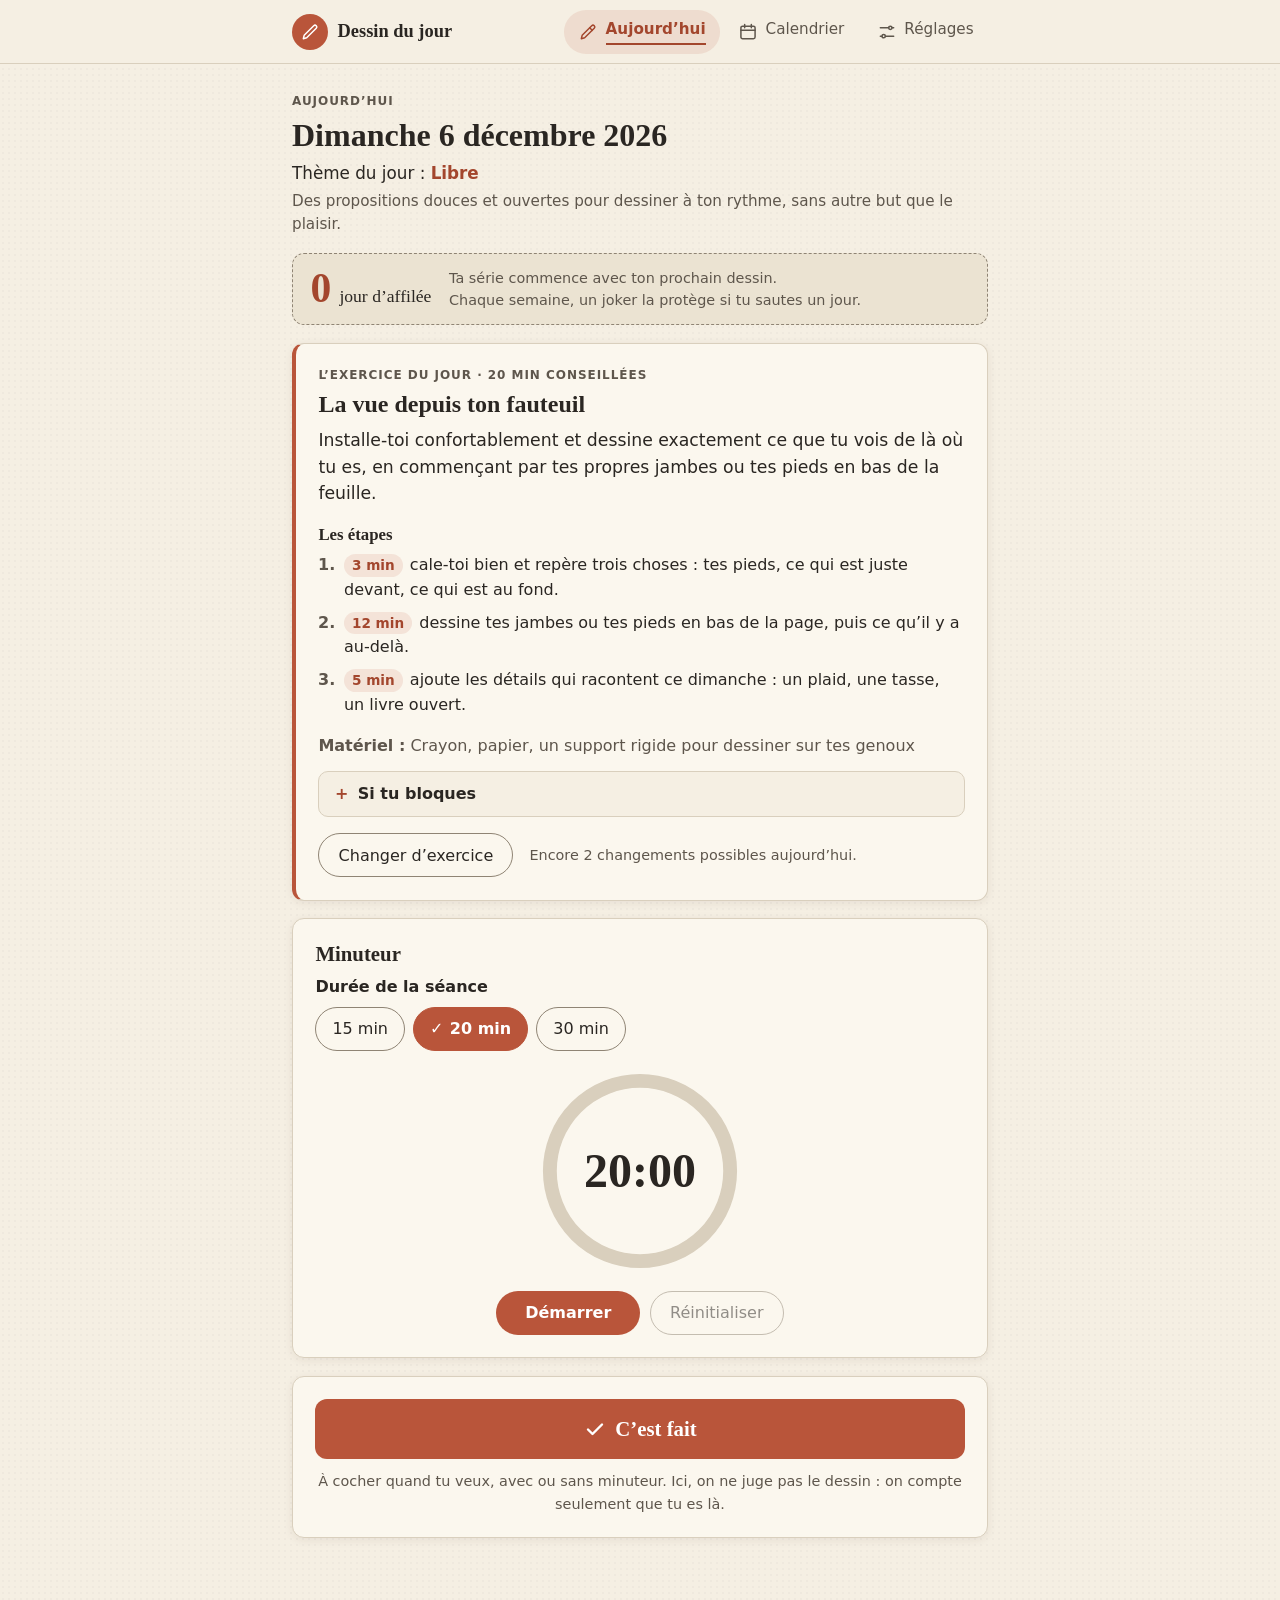
==== index.html @ cdc96056 "Dessin du jour : un exercice de dessin par jour Appli web statique : exercice du jour, minuteur, sér" ====
<!DOCTYPE html>
<html lang="fr" data-theme="auto">
<head>
<meta charset="UTF-8">
<meta name="viewport" content="width=device-width, initial-scale=1, viewport-fit=cover">
<meta name="description" content="Un exercice de dessin par jour, 15 à 30 minutes sur papier, pour dessiner régulièrement et sans pression.">
<title>Dessin du jour</title>
<link rel="icon" href="data:image/svg+xml,%3Csvg xmlns='http://www.w3.org/2000/svg' viewBox='0 0 64 64'%3E%3Ccircle cx='32' cy='32' r='30' fill='%23b9553a'/%3E%3Cpath d='M20 44l3-11 17-17a4.2 4.2 0 0 1 6 6L29 39z' fill='%23fbf7ee'/%3E%3C/svg%3E">
<script>
/* Applique tout de suite le thème choisi, pour éviter un éclair de mauvais thème
   au chargement. app.js fait foi ensuite (même clé que DDJ.logique.CLE_STOCKAGE). */
(function () {
  try {
    var brut = window.localStorage.getItem("dessin-du-jour:v1");
    var theme = brut ? JSON.parse(brut).reglages.theme : null;
    if (theme === "clair" || theme === "sombre") {
      document.documentElement.setAttribute("data-theme", theme);
    }
  } catch (e) { /* stockage absent ou illisible : on reste en thème automatique */ }
})();
</script>
<link rel="stylesheet" href="style.css">
</head>
<body>

<a class="lien-evitement" id="lien-evitement" href="#contenu">Aller au contenu</a>

<header class="entete">
  <div class="entete-interieur">
    <a class="marque" href="#aujourdhui">
      <span class="marque-logo" aria-hidden="true">
        <svg viewBox="0 0 24 24" width="20" height="20" fill="none" stroke="currentColor" stroke-width="1.8" stroke-linecap="round" stroke-linejoin="round" focusable="false"><path d="M4 20l1-4L16.5 4.5a2.1 2.1 0 0 1 3 3L8 19l-4 1z"/></svg>
      </span>
      <span class="marque-nom">Dessin du jour</span>
    </a>
    <nav class="navigation" id="nav-principale" aria-label="Navigation principale">
      <a class="nav-lien" href="#aujourdhui" data-vue="aujourdhui" aria-current="page">
        <svg class="nav-icone" viewBox="0 0 24 24" width="24" height="24" fill="none" stroke="currentColor" stroke-width="1.8" stroke-linecap="round" stroke-linejoin="round" aria-hidden="true" focusable="false"><path d="M4 20l1-4L16.5 4.5a2.1 2.1 0 0 1 3 3L8 19l-4 1z"/><path d="M14 7l3 3"/></svg>
        <span class="nav-texte">Aujourd’hui</span>
      </a>
      <a class="nav-lien" href="#calendrier" data-vue="calendrier">
        <svg class="nav-icone" viewBox="0 0 24 24" width="24" height="24" fill="none" stroke="currentColor" stroke-width="1.8" stroke-linecap="round" stroke-linejoin="round" aria-hidden="true" focusable="false"><rect x="3.5" y="5" width="17" height="15" rx="2"/><path d="M3.5 10h17M8 3v4M16 3v4"/></svg>
        <span class="nav-texte">Calendrier</span>
      </a>
      <a class="nav-lien" href="#reglages" data-vue="reglages">
        <svg class="nav-icone" viewBox="0 0 24 24" width="24" height="24" fill="none" stroke="currentColor" stroke-width="1.8" stroke-linecap="round" stroke-linejoin="round" aria-hidden="true" focusable="false"><path d="M4 7h10M18 7h2M4 17h2M10 17h10"/><circle cx="16" cy="7" r="2"/><circle cx="8" cy="17" r="2"/></svg>
        <span class="nav-texte">Réglages</span>
      </a>
    </nav>
  </div>
</header>

<main class="contenu" id="contenu" tabindex="-1">

  <noscript>
    <p class="bandeau bandeau-alerte">Dessin du jour a besoin de JavaScript pour fonctionner. Active-le dans ton navigateur, puis recharge la page.</p>
  </noscript>

  <p class="bandeau bandeau-alerte" id="erreur-fatale" role="alert" hidden></p>

  <div class="bandeau bandeau-alerte" id="bandeau-stockage" role="alert" hidden>
    <p id="bandeau-stockage-texte"></p>
  </div>

  <div class="bandeau bandeau-info" id="bandeau-illisible" role="status" hidden>
    <p id="bandeau-illisible-texte"></p>
    <button type="button" class="bouton-secondaire bouton-petit" id="btn-fermer-illisible">J’ai compris</button>
  </div>

  <!-- ================================================================
       1. AUJOURD’HUI
       ================================================================ -->
  <section class="vue" id="vue-aujourdhui" aria-labelledby="titre-aujourdhui">

    <header class="entete-jour">
      <p class="surtitre">Aujourd’hui</p>
      <h1 class="vue-titre" id="titre-aujourdhui" tabindex="-1"><time id="date-jour"></time></h1>
      <p class="theme-jour" id="theme-jour">Thème du jour : <strong id="theme-nom"></strong></p>
      <p class="theme-description" id="theme-description"></p>
    </header>

    <div class="serie">
      <p class="serie-principal">
        <span class="serie-nombre" id="serie-nombre">0</span>
        <span class="serie-libelle" id="serie-libelle">jour d’affilée</span>
      </p>
      <div class="serie-notes">
        <p class="serie-note" id="serie-note"></p>
        <p class="serie-note" id="serie-joker"></p>
      </div>
    </div>

    <article class="carte carte-accent exercice" id="exercice" aria-labelledby="exercice-titre">
      <p class="surtitre" id="exercice-surtitre">L’exercice du jour</p>
      <h2 id="exercice-titre" tabindex="-1"></h2>
      <p class="consigne" id="exercice-consigne"></p>
      <h3>Les étapes</h3>
      <ol class="etapes" id="exercice-etapes"></ol>
      <p class="materiel" id="exercice-materiel-ligne"><strong>Matériel :</strong> <span id="exercice-materiel"></span></p>
      <details class="si-bloque" id="exercice-bloque">
        <summary>Si tu bloques</summary>
        <p id="exercice-si-bloque"></p>
      </details>
      <div class="exercice-actions">
        <button type="button" class="bouton-secondaire" id="btn-changer" aria-describedby="changer-restants">Changer d’exercice</button>
        <p class="note" id="changer-restants"></p>
      </div>
    </article>

    <div class="carte" id="exercice-absent" hidden>
      <h2>Pas d’exercice à proposer</h2>
      <p>L’exercice du jour est introuvable : les fichiers du dossier « donnees » sont peut-être absents ou incomplets à côté de index.html.</p>
      <p>Ça ne t’empêche pas de dessiner : choisis ce qui te fait envie, lance le minuteur, puis coche ta séance.</p>
    </div>

    <section class="carte minuteur" id="minuteur" aria-labelledby="minuteur-titre" data-statut="pret">
      <h2 id="minuteur-titre">Minuteur</h2>
      <fieldset class="champ" id="minuteur-durees">
        <legend>Durée de la séance</legend>
        <div class="choix">
          <label class="choix-option"><input type="radio" name="minuteur-duree" value="15"><span>15 min</span></label>
          <label class="choix-option"><input type="radio" name="minuteur-duree" value="20" checked><span>20 min</span></label>
          <label class="choix-option"><input type="radio" name="minuteur-duree" value="30"><span>30 min</span></label>
        </div>
      </fieldset>
      <div class="minuteur-cadran">
        <svg class="anneau" viewBox="0 0 120 120" aria-hidden="true" focusable="false">
          <circle class="anneau-fond" cx="60" cy="60" r="52" fill="none" stroke-width="8"/>
          <circle class="anneau-progres" id="anneau-progres" cx="60" cy="60" r="52" fill="none" stroke-width="8" stroke-linecap="round" stroke-dasharray="326.73" stroke-dashoffset="326.73" transform="rotate(-90 60 60)"/>
        </svg>
        <p class="minuteur-temps" id="minuteur-temps" role="timer" aria-label="Temps restant">20:00</p>
      </div>
      <div class="minuteur-actions">
        <button type="button" class="bouton" id="btn-demarrer">Démarrer</button>
        <button type="button" class="bouton" id="btn-pause" hidden>Pause</button>
        <button type="button" class="bouton" id="btn-reprendre" hidden>Reprendre</button>
        <button type="button" class="bouton-secondaire" id="btn-reinitialiser" disabled>Réinitialiser</button>
      </div>
      <p class="minuteur-message" id="minuteur-message" aria-live="polite"></p>
    </section>

    <section class="carte zone-fait" id="zone-fait" aria-labelledby="fait-titre">
      <h2 class="visuellement-cache" id="fait-titre">Ma séance du jour</h2>

      <div id="fait-avant">
        <button type="button" class="bouton bouton-grand" id="btn-fait">
          <svg viewBox="0 0 24 24" width="24" height="24" fill="none" stroke="currentColor" stroke-width="2.4" stroke-linecap="round" stroke-linejoin="round" aria-hidden="true" focusable="false"><path d="M5 12.5l4.5 4.5L19 7.5"/></svg>
          <span>C’est fait</span>
        </button>
        <p class="note">À cocher quand tu veux, avec ou sans minuteur. Ici, on ne juge pas le dessin : on compte seulement que tu es là.</p>
      </div>

      <div id="fait-apres" hidden>
        <p class="fait-etat" id="fait-etat" tabindex="-1">
          <span class="fait-icone" aria-hidden="true">
            <svg viewBox="0 0 24 24" width="26" height="26" fill="none" stroke="currentColor" stroke-width="2.6" stroke-linecap="round" stroke-linejoin="round" focusable="false"><path d="M5 12.5l4.5 4.5L19 7.5"/></svg>
          </span>
          <span>C’est fait pour aujourd’hui</span>
        </p>
        <p class="fait-encouragement" id="fait-encouragement"></p>

        <div class="fete" id="palier-jour" hidden></div>

        <div class="ressenti" id="ressenti-jour" role="group" aria-labelledby="ressenti-jour-titre">
          <p class="ressenti-titre" id="ressenti-jour-titre">Comment c’était ? <span class="note">(facultatif)</span></p>
          <div class="choix">
            <button type="button" class="choix-bouton" data-ressenti="facile" aria-pressed="false">Facile</button>
            <button type="button" class="choix-bouton" data-ressenti="bien" aria-pressed="false">Bien</button>
            <button type="button" class="choix-bouton" data-ressenti="difficile" aria-pressed="false">Difficile</button>
          </div>
        </div>

        <button type="button" class="bouton-discret" id="btn-annuler">Annuler (je n’ai pas dessiné)</button>
      </div>
    </section>

  </section>

  <!-- ================================================================
       2. CALENDRIER
       ================================================================ -->
  <section class="vue" id="vue-calendrier" aria-labelledby="titre-calendrier" hidden>

    <header class="entete-jour">
      <p class="surtitre">Ta régularité</p>
      <h1 class="vue-titre" id="titre-calendrier" tabindex="-1">Calendrier</h1>
    </header>

    <dl class="stats">
      <div class="stat"><dt>Série en cours</dt><dd id="stat-serie">0</dd></div>
      <div class="stat"><dt>Meilleure série</dt><dd id="stat-meilleure">0</dd></div>
      <div class="stat"><dt>Jours dessinés</dt><dd id="stat-total">0</dd></div>
      <div class="stat"><dt>Ce mois-ci</dt><dd id="stat-mois">0</dd></div>
    </dl>

    <section class="carte carte-calendrier" aria-labelledby="mois-titre">
      <div class="mois-nav">
        <button type="button" class="bouton-icone" id="btn-mois-prec" aria-label="Mois précédent">
          <svg viewBox="0 0 24 24" width="22" height="22" fill="none" stroke="currentColor" stroke-width="2" stroke-linecap="round" stroke-linejoin="round" aria-hidden="true" focusable="false"><path d="M15 5l-7 7 7 7"/></svg>
        </button>
        <h2 class="mois-titre" id="mois-titre" tabindex="-1" aria-live="polite"></h2>
        <button type="button" class="bouton-icone" id="btn-mois-suiv" aria-label="Mois suivant">
          <svg viewBox="0 0 24 24" width="22" height="22" fill="none" stroke="currentColor" stroke-width="2" stroke-linecap="round" stroke-linejoin="round" aria-hidden="true" focusable="false"><path d="M9 5l7 7-7 7"/></svg>
        </button>
      </div>
      <p class="mois-retour">
        <button type="button" class="bouton-secondaire bouton-petit" id="btn-mois-courant">Revenir à ce mois-ci</button>
      </p>

      <table class="grille" aria-labelledby="mois-titre">
        <thead>
          <tr>
            <th scope="col"><span aria-hidden="true">lu</span><span class="visuellement-cache">lundi</span></th>
            <th scope="col"><span aria-hidden="true">ma</span><span class="visuellement-cache">mardi</span></th>
            <th scope="col"><span aria-hidden="true">me</span><span class="visuellement-cache">mercredi</span></th>
            <th scope="col"><span aria-hidden="true">je</span><span class="visuellement-cache">jeudi</span></th>
            <th scope="col"><span aria-hidden="true">ve</span><span class="visuellement-cache">vendredi</span></th>
            <th scope="col"><span aria-hidden="true">sa</span><span class="visuellement-cache">samedi</span></th>
            <th scope="col"><span aria-hidden="true">di</span><span class="visuellement-cache">dimanche</span></th>
          </tr>
        </thead>
        <tbody id="grille-corps"></tbody>
      </table>

      <ul class="legende" aria-label="Légende du calendrier">
        <li><span class="pastille pastille-fait" aria-hidden="true">✓</span> Dessin fait</li>
        <li><span class="pastille pastille-joker" aria-hidden="true">◆</span> Couvert par un joker</li>
        <li><span class="pastille pastille-aujourdhui" aria-hidden="true"></span> Aujourd’hui</li>
        <li><span class="pastille pastille-futur" aria-hidden="true">9</span> À venir</li>
      </ul>
      <p class="note">Touche un jour passé pour voir son exercice, ou pour le cocher si tu avais dessiné sans le noter. Chaque semaine, un joker protège ta série en cours si tu sautes un jour.</p>
    </section>

    <section class="carte" aria-labelledby="paliers-titre">
      <h2 id="paliers-titre">Paliers</h2>
      <p class="note" id="paliers-prochain"></p>
      <ol class="paliers" id="paliers-liste"></ol>
    </section>

  </section>

  <!-- ================================================================
       3. RÉGLAGES
       ================================================================ -->
  <section class="vue" id="vue-reglages" aria-labelledby="titre-reglages" hidden>

    <header class="entete-jour">
      <p class="surtitre">À ta main</p>
      <h1 class="vue-titre" id="titre-reglages" tabindex="-1">Réglages</h1>
    </header>

    <section class="carte" aria-labelledby="reglages-seance-titre">
      <h2 id="reglages-seance-titre">Séance</h2>
      <fieldset class="champ" id="reglage-durees">
        <legend>Durée du minuteur</legend>
        <div class="choix">
          <label class="choix-option"><input type="radio" name="reglage-duree" value="auto" checked><span>Conseillée par l’exercice</span></label>
          <label class="choix-option"><input type="radio" name="reglage-duree" value="15"><span>15 min</span></label>
          <label class="choix-option"><input type="radio" name="reglage-duree" value="20"><span>20 min</span></label>
          <label class="choix-option"><input type="radio" name="reglage-duree" value="30"><span>30 min</span></label>
        </div>
        <p class="note">Avec « Conseillée par l’exercice », le minuteur se règle chaque jour sur la durée indiquée par l’exercice. Avec 15, 20 ou 30 min, il propose toujours cette durée. Dans les deux cas, tu peux encore en choisir une autre pour une séance, sur l’écran du jour.</p>
      </fieldset>
      <div class="champ">
        <label class="case-a-cocher"><input type="checkbox" id="reglage-son" checked><span>Jouer un petit carillon à la fin du minuteur</span></label>
        <p><button type="button" class="bouton-secondaire bouton-petit" id="btn-test-son">Écouter le carillon</button></p>
      </div>
    </section>

    <section class="carte" aria-labelledby="reglages-apparence-titre">
      <h2 id="reglages-apparence-titre">Apparence</h2>
      <fieldset class="champ" id="reglage-themes">
        <legend>Thème</legend>
        <div class="choix">
          <label class="choix-option"><input type="radio" name="reglage-theme" value="auto" checked><span>Automatique</span></label>
          <label class="choix-option"><input type="radio" name="reglage-theme" value="clair"><span>Clair</span></label>
          <label class="choix-option"><input type="radio" name="reglage-theme" value="sombre"><span>Sombre</span></label>
        </div>
        <p class="note">« Automatique » suit le réglage clair ou sombre de ton appareil.</p>
      </fieldset>
    </section>

    <section class="carte" aria-labelledby="reglages-sauvegarde-titre">
      <h2 id="reglages-sauvegarde-titre">Sauvegarde</h2>
      <p>Ta progression (jours dessinés, ressenti, réglages) vit uniquement dans ce navigateur, sur cet appareil. Rien n’est envoyé ailleurs, et tes dessins restent sur ton papier.</p>
      <p>Si tu vides les données du navigateur ou si tu changes d’appareil, elle disparaît : un export de temps en temps sert de filet de sécurité.</p>
      <div class="actions">
        <button type="button" class="bouton" id="btn-exporter">Exporter ma progression</button>
        <button type="button" class="bouton-secondaire" id="btn-importer">Importer une sauvegarde</button>
        <input class="visuellement-cache" type="file" id="fichier-import" accept=".json,application/json" tabindex="-1" aria-label="Fichier de sauvegarde à importer">
      </div>
      <p class="message" id="sauvegarde-message" role="status"></p>
    </section>

    <section class="carte" aria-labelledby="reglages-effacer-titre">
      <h2 id="reglages-effacer-titre">Repartir de zéro</h2>
      <p>Supprime de ce navigateur tous les jours cochés, les paliers et les réglages. Une confirmation te sera demandée.</p>
      <div class="actions">
        <button type="button" class="bouton-danger" id="btn-effacer">Tout effacer</button>
      </div>
    </section>

  </section>

  <p class="visuellement-cache" id="annonce" aria-live="polite"></p>

</main>

<!-- Détail d’un jour du calendrier -->
<dialog class="dialogue" id="detail" aria-labelledby="detail-titre">
  <div class="dialogue-contenu">
    <h2 id="detail-titre" tabindex="-1"></h2>
    <p class="detail-statut" id="detail-statut"></p>
    <div class="detail-exercice">
      <p class="surtitre" id="detail-exo-label"></p>
      <p class="detail-exo-titre" id="detail-exo-titre"></p>
      <p class="note" id="detail-exo-theme"></p>
      <p id="detail-exo-consigne"></p>
    </div>
    <div class="ressenti" id="detail-ressenti" role="group" aria-labelledby="detail-ressenti-titre">
      <p class="ressenti-titre" id="detail-ressenti-titre">Ressenti <span class="note">(facultatif)</span></p>
      <div class="choix">
        <button type="button" class="choix-bouton" data-ressenti="facile" aria-pressed="false">Facile</button>
        <button type="button" class="choix-bouton" data-ressenti="bien" aria-pressed="false">Bien</button>
        <button type="button" class="choix-bouton" data-ressenti="difficile" aria-pressed="false">Difficile</button>
      </div>
    </div>
    <div class="fete" id="detail-palier" hidden></div>
    <div class="dialogue-actions">
      <button type="button" class="bouton" id="detail-basculer">Marquer comme fait</button>
      <button type="button" class="bouton-secondaire" id="detail-fermer">Fermer</button>
    </div>
    <p class="visuellement-cache" id="detail-annonce" aria-live="polite"></p>
  </div>
</dialog>

<!-- Confirmation (import, tout effacer) -->
<dialog class="dialogue" id="confirmation" aria-labelledby="confirmation-titre" aria-describedby="confirmation-texte">
  <div class="dialogue-contenu">
    <h2 id="confirmation-titre" tabindex="-1"></h2>
    <p id="confirmation-texte"></p>
    <div class="dialogue-actions">
      <button type="button" class="bouton" id="confirmation-oui">Confirmer</button>
      <button type="button" class="bouton-secondaire" id="confirmation-non">Annuler</button>
    </div>
  </div>
</dialog>

<!-- Voile du repli, pour les navigateurs sans <dialog> natif -->
<div class="voile" id="voile" hidden></div>

<script src="donnees/exercices-semaine.js"></script>
<script src="donnees/exercices-weekend.js"></script>
<script src="logique.js"></script>
<script src="app.js"></script>
</body>
</html>
---- style.css ----
/* ==========================================================================
   Dessin du jour — style.css
   Palette « carnet de croquis » : papier, encre, terre cuite, sauge, ocre.
   Mise en page mobile d’abord ; aucune ressource externe.
   ========================================================================== */

/* --------------------------------------------------------------------------
   1. Variables et thèmes
   data-theme sur <html> : "auto" (suit l’appareil), "clair" ou "sombre".
   -------------------------------------------------------------------------- */
:root {
  color-scheme: light;
  --papier: #f5efe3;
  --papier-2: #ebe3d2;
  --carte: #fbf7ee;
  --encre: #2a2622;
  --encre-2: #5e564c;
  --ligne: #d9cfbd;
  --ligne-forte: #8f8474;
  --accent: #b9553a;
  --accent-texte: #a3462d;
  --accent-doux: rgba(185, 85, 58, .12);
  --sur-accent: #ffffff;
  --vert: #587a66;
  --vert-texte: #46654f;
  --vert-doux: rgba(88, 122, 102, .15);
  --sur-vert: #ffffff;
  --ocre: #c69a3c;
  --ocre-texte: #7d5f17;
  --ocre-doux: rgba(198, 154, 60, .18);
  --danger: #9a3b2a;
  --sur-danger: #ffffff;
  --focus: #2a2622;
  --voile: rgba(42, 34, 26, .55);
  --ombre: 0 2px 10px rgba(60, 40, 20, .08);
  --grain: rgba(0, 0, 0, .025);
  --rayon: 12px;
  --serif: Georgia, "Iowan Old Style", "Palatino Linotype", "Book Antiqua", serif;
  --sans: system-ui, -apple-system, "Segoe UI", Roboto, "Helvetica Neue", Arial, sans-serif;
}

@media (prefers-color-scheme: dark) {
  :root[data-theme="auto"] {
    color-scheme: dark;
    --papier: #1e1b18;
    --papier-2: #282420;
    --carte: #2b2622;
    --encre: #ece4d6;
    --encre-2: #b5a995;
    --ligne: #40392f;
    --ligne-forte: #8c8171;
    --accent: #dc7a5e;
    --accent-texte: #e58b70;
    --accent-doux: rgba(220, 122, 94, .16);
    --sur-accent: #1e1b18;
    --vert: #85af95;
    --vert-texte: #94bda3;
    --vert-doux: rgba(133, 175, 149, .16);
    --sur-vert: #1e1b18;
    --ocre: #d8ad55;
    --ocre-texte: #e0bd6e;
    --ocre-doux: rgba(216, 173, 85, .16);
    --danger: #e08a7a;
    --sur-danger: #1e1b18;
    --focus: #ece4d6;
    --voile: rgba(0, 0, 0, .65);
    --ombre: 0 2px 12px rgba(0, 0, 0, .4);
    --grain: rgba(255, 255, 255, .03);
  }
}

:root[data-theme="sombre"] {
  color-scheme: dark;
  --papier: #1e1b18;
  --papier-2: #282420;
  --carte: #2b2622;
  --encre: #ece4d6;
  --encre-2: #b5a995;
  --ligne: #40392f;
  --ligne-forte: #8c8171;
  --accent: #dc7a5e;
  --accent-texte: #e58b70;
  --accent-doux: rgba(220, 122, 94, .16);
  --sur-accent: #1e1b18;
  --vert: #85af95;
  --vert-texte: #94bda3;
  --vert-doux: rgba(133, 175, 149, .16);
  --sur-vert: #1e1b18;
  --ocre: #d8ad55;
  --ocre-texte: #e0bd6e;
  --ocre-doux: rgba(216, 173, 85, .16);
  --danger: #e08a7a;
  --sur-danger: #1e1b18;
  --focus: #ece4d6;
  --voile: rgba(0, 0, 0, .65);
  --ombre: 0 2px 12px rgba(0, 0, 0, .4);
  --grain: rgba(255, 255, 255, .03);
}

/* --------------------------------------------------------------------------
   2. Base
   -------------------------------------------------------------------------- */
*, *::before, *::after { box-sizing: border-box; }

html {
  -webkit-text-size-adjust: 100%;
  text-size-adjust: 100%;
  /* Un élément qui reçoit le focus ne doit pas rester caché sous la barre de
     navigation fixée en bas de l’écran (petits écrans). */
  scroll-padding-bottom: calc(4.5rem + env(safe-area-inset-bottom, 0px));
}

body {
  margin: 0;
  min-height: 100vh;
  font-family: var(--sans);
  font-size: 1rem;
  line-height: 1.55;
  color: var(--encre);
  background-color: var(--papier);
  background-image: radial-gradient(var(--grain) 1px, transparent 1px);
  background-size: 6px 6px;
  overflow-wrap: break-word;
}

/* L’attribut hidden doit gagner sur les display: flex / grid ci-dessous. */
[hidden] { display: none !important; }

h1, h2, h3 { font-family: var(--serif); font-weight: 600; line-height: 1.2; margin: 0 0 .5rem; }
h1 { font-size: 1.6rem; }
h2 { font-size: 1.3rem; }
h3 { font-size: 1.05rem; margin-top: 1.1rem; }
p { margin: 0 0 .8rem; }
a { color: var(--accent-texte); }
button, input { font: inherit; color: inherit; }
button { cursor: pointer; }
button:disabled { cursor: not-allowed; }
svg { flex-shrink: 0; }

:focus-visible { outline: 3px solid var(--focus); outline-offset: 2px; }
/* Titres et zones qui reçoivent le focus par script : pas de cadre. */
[tabindex="-1"]:focus { outline: none; }

.lien-evitement {
  position: absolute;
  left: -999px;
  top: 0;
  z-index: 100;
  padding: .75rem 1rem;
  background: var(--encre);
  color: var(--papier);
  font-weight: 600;
}
.lien-evitement:focus { left: 0; }

.visuellement-cache {
  position: absolute;
  width: 1px;
  height: 1px;
  margin: -1px;
  padding: 0;
  overflow: hidden;
  clip: rect(0 0 0 0);
  white-space: nowrap;
  border: 0;
}

.surtitre {
  margin: 0 0 .35rem;
  font-size: .75rem;
  font-weight: 600;
  letter-spacing: .08em;
  text-transform: uppercase;
  color: var(--encre-2);
}

.note { color: var(--encre-2); font-size: .9rem; }
p.note { margin-bottom: .5rem; }

/* --------------------------------------------------------------------------
   3. En-tête et navigation (barre en bas sur mobile, en haut sur grand écran)
   -------------------------------------------------------------------------- */
.entete { background: var(--papier); border-bottom: 1px solid var(--ligne); }

.entete-interieur {
  max-width: 46rem;
  margin: 0 auto;
  padding: .5rem 1rem;
  display: flex;
  align-items: center;
  gap: 1rem;
}

.marque {
  display: inline-flex;
  align-items: center;
  gap: .6rem;
  min-height: 44px;
  text-decoration: none;
  color: var(--encre);
}
.marque-logo {
  display: grid;
  place-items: center;
  width: 36px;
  height: 36px;
  border-radius: 50%;
  background: var(--accent);
  color: var(--sur-accent);
  flex-shrink: 0;
}
.marque-nom { font-family: var(--serif); font-size: 1.15rem; font-weight: 600; }

.navigation {
  position: fixed;
  left: 0;
  right: 0;
  bottom: 0;
  z-index: 30;
  display: flex;
  justify-content: space-around;
  padding: .25rem .25rem calc(.25rem + env(safe-area-inset-bottom, 0px));
  background: var(--carte);
  border-top: 1px solid var(--ligne);
}

.nav-lien {
  flex: 1 1 0;
  min-width: 0;
  min-height: 52px;
  display: flex;
  flex-direction: column;
  align-items: center;
  justify-content: center;
  gap: .1rem;
  padding: .3rem .25rem;
  border-radius: 10px;
  text-decoration: none;
  font-size: .78rem;
  color: var(--encre-2);
}
.nav-lien:hover { color: var(--encre); background: var(--papier-2); }
.nav-lien[aria-current="page"] { color: var(--accent-texte); font-weight: 700; }
/* Repère de l’onglet actif qui ne repose pas que sur la couleur : un trait. */
.nav-texte { padding-bottom: 2px; border-bottom: 2px solid transparent; }
.nav-lien[aria-current="page"] .nav-texte { border-bottom-color: currentColor; }
.nav-icone { display: block; }

.contenu {
  max-width: 46rem;
  margin: 0 auto;
  padding: 1.1rem .75rem calc(6rem + env(safe-area-inset-bottom, 0px));
}

@media (min-width: 720px) {
  /* Grand écran : plus de barre en bas, mais un en-tête collant en haut. */
  html { scroll-padding-top: 5rem; scroll-padding-bottom: 0; }
  .entete { position: sticky; top: 0; z-index: 30; }
  .entete-interieur { padding: .6rem 1.25rem; }
  .navigation {
    position: static;
    margin-left: auto;
    padding: 0;
    gap: .25rem;
    background: none;
    border: 0;
  }
  .nav-lien {
    flex: 0 0 auto;
    flex-direction: row;
    gap: .45rem;
    min-height: 44px;
    padding: .4rem .9rem;
    border-radius: 999px;
    font-size: .95rem;
  }
  .nav-lien[aria-current="page"] { background: var(--accent-doux); }
  .nav-icone { width: 20px; height: 20px; }
  .contenu { padding: 1.75rem 1.25rem 4rem; }
  h1 { font-size: 2rem; }
}

/* --------------------------------------------------------------------------
   4. Composants communs
   -------------------------------------------------------------------------- */
.carte {
  margin-bottom: 1.1rem;
  padding: 1.1rem;
  background: var(--carte);
  border: 1px solid var(--ligne);
  border-radius: var(--rayon);
  box-shadow: var(--ombre);
}
.carte > :last-child { margin-bottom: 0; }
.carte-accent { border-left: 4px solid var(--accent); }

@media (min-width: 720px) {
  .carte { padding: 1.4rem; }
}

.bouton, .bouton-secondaire, .bouton-danger {
  display: inline-flex;
  align-items: center;
  justify-content: center;
  gap: .5rem;
  min-height: 44px;
  padding: .55rem 1.2rem;
  border: 1px solid transparent;
  border-radius: 999px;
  line-height: 1.2;
  text-align: center;
  text-decoration: none;
  transition: background-color .15s, border-color .15s, color .15s, transform .08s;
}
.bouton { background: var(--accent); color: var(--sur-accent); font-weight: 600; }
/* Au survol on assombrit (éclaircir ferait passer le texte sous 4,5:1 en thème clair). */
.bouton:hover { filter: brightness(.93); }
.bouton:active { transform: scale(.98); }
.bouton-secondaire { background: transparent; color: var(--encre); border-color: var(--ligne-forte); }
.bouton-secondaire:hover { border-color: var(--accent); color: var(--accent-texte); }
.bouton-danger { background: transparent; color: var(--danger); border-color: var(--danger); font-weight: 600; }
.bouton-danger:hover { background: var(--danger); color: var(--sur-danger); }
.bouton:disabled, .bouton-secondaire:disabled, .bouton-danger:disabled {
  opacity: .5;
  filter: none;
  transform: none;
}
.bouton-secondaire:disabled:hover { border-color: var(--ligne-forte); color: var(--encre); }
.bouton-petit { font-size: .9rem; padding: .4rem .95rem; }

.bouton-grand {
  width: 100%;
  min-height: 60px;
  font-family: var(--serif);
  font-size: 1.3rem;
  border-radius: var(--rayon);
}

.bouton-discret {
  min-height: 44px;
  padding: .4rem .5rem;
  background: none;
  border: 0;
  color: var(--encre-2);
  font-size: .9rem;
  text-decoration: underline;
  text-underline-offset: 3px;
}
.bouton-discret:hover { color: var(--encre); }

.bouton-icone {
  display: grid;
  place-items: center;
  width: 44px;
  height: 44px;
  padding: 0;
  border: 1px solid var(--ligne-forte);
  border-radius: 50%;
  background: var(--carte);
  color: var(--encre);
  flex-shrink: 0;
}
.bouton-icone:hover { border-color: var(--accent); color: var(--accent-texte); }
.bouton-icone:disabled { opacity: .4; }
.bouton-icone:disabled:hover { border-color: var(--ligne-forte); color: var(--encre); }

.actions { display: flex; flex-wrap: wrap; gap: .6rem; align-items: center; }

/* Champs de réglage et groupes de choix (vrais boutons radio, habillés en pastilles) */
.champ { margin: 0 0 1rem; padding: 0; border: 0; min-width: 0; }
.champ:last-child { margin-bottom: 0; }
.champ legend { padding: 0; margin-bottom: .45rem; font-weight: 600; }
.champ .note { margin-top: .5rem; }

.choix { display: flex; flex-wrap: wrap; gap: .5rem; }

.choix-option { position: relative; display: inline-flex; }
.choix-option input {
  position: absolute;
  top: 0;
  left: 0;
  width: 100%;
  height: 100%;
  margin: 0;
  opacity: 0;
  cursor: pointer;
}
.choix-option span, .choix-bouton {
  display: inline-flex;
  align-items: center;
  justify-content: center;
  min-height: 44px;
  min-width: 4.5rem;
  padding: .45rem 1rem;
  border: 1px solid var(--ligne-forte);
  border-radius: 999px;
  background: var(--carte);
  color: var(--encre);
  line-height: 1.2;
  transition: background-color .15s, border-color .15s, color .15s;
}
.choix-option:hover span, .choix-bouton:hover { border-color: var(--accent); }
.choix-option input:checked + span,
.choix-bouton[aria-pressed="true"] {
  background: var(--accent);
  border-color: var(--accent);
  color: var(--sur-accent);
  font-weight: 600;
}
/* La coche double la couleur : le choix actif se reconnaît aussi à sa forme. */
.choix-option input:checked + span::before,
.choix-bouton[aria-pressed="true"]::before {
  content: "✓";
  margin-right: .4em;
}
.choix-option input:focus-visible + span { outline: 3px solid var(--focus); outline-offset: 2px; }
.choix-option input:disabled { cursor: not-allowed; }
.choix-option input:disabled + span { opacity: .55; }

.case-a-cocher {
  display: flex;
  align-items: center;
  gap: .7rem;
  min-height: 44px;
  cursor: pointer;
}
.case-a-cocher input { width: 1.35rem; height: 1.35rem; margin: 0; flex-shrink: 0; accent-color: var(--accent); }

.message { min-height: 1.5rem; margin: .8rem 0 0; font-weight: 600; color: var(--vert-texte); }
.message:empty { min-height: 0; margin: 0; }
.message-erreur { color: var(--danger); }

/* Bandeaux d’information en haut de page */
.bandeau {
  margin: 0 0 1rem;
  padding: .85rem 1rem;
  border: 1px solid var(--ligne-forte);
  border-left-width: 5px;
  border-radius: var(--rayon);
  background: var(--carte);
}
.bandeau p { margin: 0 0 .6rem; }
.bandeau > :last-child { margin-bottom: 0; }
.bandeau-alerte { border-color: var(--danger); }
.bandeau-info { border-color: var(--ocre); }

/* --------------------------------------------------------------------------
   5. Aujourd’hui
   -------------------------------------------------------------------------- */
.vue { display: block; }
.entete-jour { margin-bottom: 1rem; }
.vue-titre { margin-bottom: .35rem; }
.theme-jour { margin: 0 0 .2rem; font-size: 1.05rem; }
.theme-jour strong { color: var(--accent-texte); }
.theme-description { margin: 0; color: var(--encre-2); font-size: .95rem; }

.serie {
  display: flex;
  flex-wrap: wrap;
  align-items: center;
  gap: .4rem 1.1rem;
  margin-bottom: 1.1rem;
  padding: .8rem 1.1rem;
  border: 1px dashed var(--ligne-forte);
  border-radius: var(--rayon);
  background: var(--papier-2);
}
.serie-principal { display: flex; align-items: baseline; gap: .5rem; margin: 0; }
.serie-nombre {
  font-family: var(--serif);
  font-size: 2.6rem;
  font-weight: 600;
  line-height: 1;
  color: var(--accent-texte);
  font-variant-numeric: tabular-nums;
}
.serie-libelle { font-family: var(--serif); font-size: 1.1rem; }
.serie-notes { flex: 1 1 14rem; min-width: 0; }
.serie-note { margin: 0; font-size: .9rem; color: var(--encre-2); }
.serie-note:empty { display: none; }

.exercice h2 { font-size: 1.5rem; }
.consigne { font-size: 1.08rem; }
.etapes { margin: 0 0 1rem; padding-left: 1.4rem; }
.etapes li { margin-bottom: .5rem; padding-left: .2rem; }
.etapes li::marker { color: var(--encre-2); font-weight: 600; }
.etape-temps {
  display: inline-block;
  margin-right: .45rem;
  padding: .05rem .5rem;
  border-radius: 999px;
  background: var(--accent-doux);
  color: var(--accent-texte);
  font-size: .85rem;
  font-weight: 700;
  white-space: nowrap;
}
.materiel { color: var(--encre-2); }

.si-bloque {
  margin: 0 0 1rem;
  border: 1px solid var(--ligne);
  border-radius: 10px;
  background: var(--papier);
}
.si-bloque summary {
  display: flex;
  align-items: center;
  gap: .5rem;
  min-height: 44px;
  padding: .4rem .9rem;
  border-radius: 10px;
  cursor: pointer;
  font-weight: 600;
  list-style: none;
}
.si-bloque summary::-webkit-details-marker { display: none; }
.si-bloque summary::before { content: "+"; display: inline-block; width: 1rem; font-weight: 700; color: var(--accent-texte); text-align: center; }
.si-bloque[open] summary::before { content: "–"; }
.si-bloque p { margin: 0; padding: 0 .9rem .9rem; }

.exercice-actions { display: flex; flex-wrap: wrap; align-items: center; gap: .5rem 1rem; }
.exercice-actions .note { margin: 0; }

/* Minuteur */
.minuteur { text-align: center; }
.minuteur h2 { text-align: left; }
.minuteur .champ { text-align: left; }
.minuteur-cadran {
  position: relative;
  width: 13rem;
  max-width: 70vw;
  margin: 1rem auto;
}
.minuteur-cadran::before { content: ""; display: block; padding-top: 100%; }
.anneau { position: absolute; top: 0; left: 0; width: 100%; height: 100%; }
/* --ligne se détache de la carte dans les deux thèmes (--papier-2 s’y confond en sombre). */
.anneau-fond { stroke: var(--ligne); }
.anneau-progres { stroke: var(--accent); transition: stroke-dashoffset .3s linear, stroke .3s; }
.minuteur[data-statut="fini"] .anneau-progres { stroke: var(--vert); }
.minuteur-temps {
  position: absolute;
  top: 0;
  left: 0;
  width: 100%;
  height: 100%;
  margin: 0;
  display: flex;
  align-items: center;
  justify-content: center;
  font-family: var(--serif);
  font-size: 3rem;
  font-weight: 600;
  line-height: 1;
  font-variant-numeric: tabular-nums;
}
.minuteur[data-statut="pause"] .minuteur-temps { color: var(--encre-2); }
.minuteur-actions { display: flex; flex-wrap: wrap; justify-content: center; gap: .6rem; }
.minuteur-actions .bouton { min-width: 9rem; }
.minuteur-message { margin: .9rem 0 0; font-weight: 600; color: var(--vert-texte); }
.minuteur-message:empty { margin: 0; }

/* « C’est fait » */
.zone-fait { text-align: center; }
.zone-fait .note { margin: .7rem 0 0; }
.zone-fait.est-fait { border-color: var(--vert); background-image: linear-gradient(var(--vert-doux), var(--vert-doux)); }
.fait-etat {
  display: flex;
  flex-wrap: wrap;
  align-items: center;
  justify-content: center;
  gap: .7rem;
  margin: 0 0 .5rem;
  font-family: var(--serif);
  font-size: 1.4rem;
  font-weight: 600;
}
.fait-icone {
  display: grid;
  place-items: center;
  width: 44px;
  height: 44px;
  border-radius: 50%;
  background: var(--vert);
  color: var(--sur-vert);
}
/* La coche ne s’anime qu’au moment où l’on valide (classe posée par app.js). */
.vient-de-cocher .fait-icone { animation: apparition .45s ease-out; }
@keyframes apparition {
  from { transform: scale(.4); opacity: 0; }
  60% { transform: scale(1.12); opacity: 1; }
  to { transform: scale(1); }
}
.fait-encouragement { margin-bottom: 1rem; }

.ressenti { margin: 0 0 .6rem; }
.ressenti-titre { margin: 0 0 .5rem; font-weight: 600; }
.ressenti .note { font-weight: 400; }
.zone-fait .ressenti .choix { justify-content: center; }

/* Message de palier franchi */
.fete {
  margin: 0 0 1rem;
  padding: .9rem 1rem;
  border: 2px solid var(--ocre);
  border-radius: var(--rayon);
  /* Voile ocre posé sur un fond opaque : dans la zone « C’est fait », il ne
     se cumule pas avec le voile vert (contraste du surtitre). */
  background: linear-gradient(var(--ocre-doux), var(--ocre-doux)), var(--carte);
  text-align: center;
}
.fete p { margin: 0; }
.fete-surtitre { font-size: .75rem; font-weight: 700; letter-spacing: .08em; text-transform: uppercase; color: var(--ocre-texte); }
.fete-nom { font-family: var(--serif); font-size: 1.3rem; font-weight: 600; }
.fete-texte { font-size: .95rem; }

/* --------------------------------------------------------------------------
   6. Calendrier
   -------------------------------------------------------------------------- */
.stats {
  display: grid;
  grid-template-columns: repeat(2, minmax(0, 1fr));
  gap: .6rem;
  margin: 0 0 1.1rem;
}
.stat {
  display: flex;
  flex-direction: column-reverse;
  justify-content: flex-end;
  padding: .8rem .9rem;
  border: 1px solid var(--ligne);
  border-radius: var(--rayon);
  background: var(--carte);
}
.stat dt { font-size: .85rem; color: var(--encre-2); }
.stat dd {
  margin: 0;
  font-family: var(--serif);
  font-size: 2rem;
  font-weight: 600;
  line-height: 1.1;
  font-variant-numeric: tabular-nums;
}
@media (min-width: 720px) {
  .stats { grid-template-columns: repeat(4, minmax(0, 1fr)); }
}

/* Sur petit écran, la carte du calendrier rogne ses marges pour laisser
   un maximum de largeur aux sept colonnes. */
.carte-calendrier { padding: .9rem .25rem; }
.carte-calendrier > .note, .carte-calendrier > .legende { padding-left: .6rem; padding-right: .6rem; }
/* Très petit écran (320 px) : la carte va d’un bord à l’autre de la page,
   pour que chaque jour garde une cible d’au moins 44 px de large. */
@media (max-width: 359px) {
  .carte-calendrier {
    margin-left: -.75rem;
    margin-right: -.75rem;
    padding-left: 2px;
    padding-right: 2px;
    border-left: 0;
    border-right: 0;
    border-radius: 0;
  }
}
@media (min-width: 720px) {
  .carte-calendrier { padding: 1.4rem; }
  .carte-calendrier > .note, .carte-calendrier > .legende { padding-left: 0; padding-right: 0; }
}

.mois-nav { display: flex; align-items: center; justify-content: space-between; gap: .5rem; padding: 0 .5rem; }
.mois-titre { margin: 0; text-align: center; flex: 1 1 auto; min-width: 0; }
.mois-retour { margin: .5rem 0 .6rem; text-align: center; }

.grille { width: 100%; border-collapse: collapse; table-layout: fixed; margin-bottom: .9rem; }
.grille th { padding: .3rem 0; font-size: .8rem; font-weight: 600; color: var(--encre-2); text-align: center; }
.jour-case { padding: 0; text-align: center; vertical-align: middle; }

.jour {
  display: flex;
  align-items: center;
  justify-content: center;
  width: 100%;
  min-height: 50px;
  margin: 0;
  padding: 3px 1px;
  border: 0;
  background: none;
  color: inherit;
}
.jour-pastille {
  position: relative;
  display: flex;
  align-items: center;
  justify-content: center;
  width: 100%;
  max-width: 44px;
  height: 44px;
  border: 1px solid var(--ligne-forte);
  border-radius: 10px;
  line-height: 1;
}
.jour-numero { font-size: 1rem; font-variant-numeric: tabular-nums; }
.jour-marque { position: absolute; top: 2px; right: 4px; font-size: .68rem; font-weight: 700; }

button.jour:hover .jour-pastille { border-color: var(--accent); }
button.jour:focus-visible { outline: none; }
button.jour:focus-visible .jour-pastille { outline: 3px solid var(--focus); outline-offset: 2px; }

/* Jour fait : pastille pleine et coche. */
.jour.est-fait .jour-pastille { background: var(--vert); border-color: var(--vert); color: var(--sur-vert); font-weight: 700; }
/* Jour couvert par un joker : bord en tirets et losange. */
.jour.est-joker .jour-pastille { border: 2px dashed var(--ocre-texte); background: var(--ocre-doux); }
.jour.est-joker .jour-marque { color: var(--ocre-texte); }
/* Aujourd’hui : double cerne et numéro souligné. */
.jour.est-aujourdhui .jour-pastille { box-shadow: 0 0 0 2px var(--carte), 0 0 0 4px var(--accent); }
.jour.est-aujourdhui .jour-numero { font-weight: 700; text-decoration: underline; text-underline-offset: 3px; }
/* Jour à venir : pas de cadre, pas de clic. */
.jour.est-futur .jour-pastille { border-color: transparent; color: var(--encre-2); }

.legende {
  display: flex;
  flex-wrap: wrap;
  gap: .5rem 1.1rem;
  margin: 0 0 .8rem;
  padding: 0;
  list-style: none;
  font-size: .88rem;
  color: var(--encre-2);
}
.legende li { display: inline-flex; align-items: center; gap: .45rem; }
.pastille {
  display: inline-flex;
  align-items: center;
  justify-content: center;
  width: 24px;
  height: 24px;
  border: 1px solid var(--ligne-forte);
  border-radius: 6px;
  font-size: .75rem;
  font-weight: 700;
  line-height: 1;
  color: var(--encre);
}
.pastille-fait { background: var(--vert); border-color: var(--vert); color: var(--sur-vert); }
.pastille-joker { border: 2px dashed var(--ocre-texte); background: var(--ocre-doux); color: var(--ocre-texte); }
.pastille-aujourdhui { width: 18px; height: 18px; margin: 3px; box-shadow: 0 0 0 2px var(--carte), 0 0 0 4px var(--accent); }
.pastille-futur { border-color: transparent; color: var(--encre-2); font-weight: 400; }

/* Paliers */
.paliers { margin: 0; padding: 0; list-style: none; }
.palier {
  display: flex;
  align-items: center;
  gap: .8rem;
  padding: .55rem .6rem;
  border: 1px solid transparent;
  border-radius: 10px;
  color: var(--encre-2);
}
.palier + .palier { margin-top: .3rem; }
.palier-marque {
  display: grid;
  place-items: center;
  width: 44px;
  height: 44px;
  border: 1px dashed var(--ligne-forte);
  border-radius: 50%;
  font-family: var(--serif);
  font-size: .95rem;
  font-weight: 600;
  flex-shrink: 0;
}
.palier-corps { display: flex; flex-direction: column; min-width: 0; }
.palier-nom { font-family: var(--serif); font-size: 1.05rem; font-weight: 600; }
.palier-detail { font-size: .88rem; }
.palier.est-atteint { background: var(--vert-doux); color: var(--encre); }
.palier.est-atteint .palier-marque { border: 0; background: var(--vert); color: var(--sur-vert); font-size: 1.1rem; }
.palier.est-prochain { border-color: var(--accent); color: var(--encre); }
.palier.est-prochain .palier-marque { border: 2px solid var(--accent); color: var(--accent-texte); }
.palier.est-prochain .palier-detail { color: var(--accent-texte); font-weight: 600; }

/* --------------------------------------------------------------------------
   7. Fenêtres de dialogue
   -------------------------------------------------------------------------- */
.dialogue {
  width: calc(100vw - 2rem);
  max-width: 30rem;
  max-height: calc(100vh - 2rem);
  padding: 0;
  overflow: auto;
  border: 1px solid var(--ligne-forte);
  border-radius: var(--rayon);
  background: var(--carte);
  color: var(--encre);
  box-shadow: 0 10px 40px rgba(0, 0, 0, .3);
}
/* Navigateurs sans <dialog> natif : l’élément inconnu doit rester caché. */
dialog:not([open]) { display: none; }
/* Couleurs écrites en dur (mêmes valeurs que --voile) : avant Chrome 122,
   Firefox 120 et Safari 17.4, ::backdrop n’hérite pas des variables de :root. */
.dialogue::backdrop { background: rgba(42, 34, 26, .55); }
:root[data-theme="sombre"] .dialogue::backdrop { background: rgba(0, 0, 0, .65); }
@media (prefers-color-scheme: dark) {
  :root[data-theme="auto"] .dialogue::backdrop { background: rgba(0, 0, 0, .65); }
}
.dialogue-contenu { padding: 1.25rem; }
.dialogue-contenu > :last-child { margin-bottom: 0; }
.dialogue-actions { display: flex; flex-wrap: wrap; gap: .6rem; margin-top: 1.1rem; }
.detail-statut { font-weight: 600; }
.detail-exercice { margin-bottom: 1rem; padding: .8rem .9rem; border: 1px solid var(--ligne); border-radius: 10px; background: var(--papier); }
.detail-exercice p { margin-bottom: .35rem; }
.detail-exercice p:empty { display: none; }
.detail-exercice > :last-child { margin-bottom: 0; }
.detail-exo-titre { font-family: var(--serif); font-size: 1.15rem; font-weight: 600; }

/* Repli sans showModal : dialogue centré à la main, au-dessus d’un voile. */
.dialogue-repli {
  display: block;
  position: fixed;
  top: 50%;
  left: 50%;
  z-index: 60;
  margin: 0;
  transform: translate(-50%, -50%);
}
.voile { position: fixed; top: 0; right: 0; bottom: 0; left: 0; z-index: 50; background: var(--voile); }

/* --------------------------------------------------------------------------
   8. Mouvement réduit
   -------------------------------------------------------------------------- */
@media (prefers-reduced-motion: reduce) {
  *, *::before, *::after {
    animation-duration: .01ms !important;
    animation-iteration-count: 1 !important;
    transition-duration: .01ms !important;
    scroll-behavior: auto !important;
  }
}
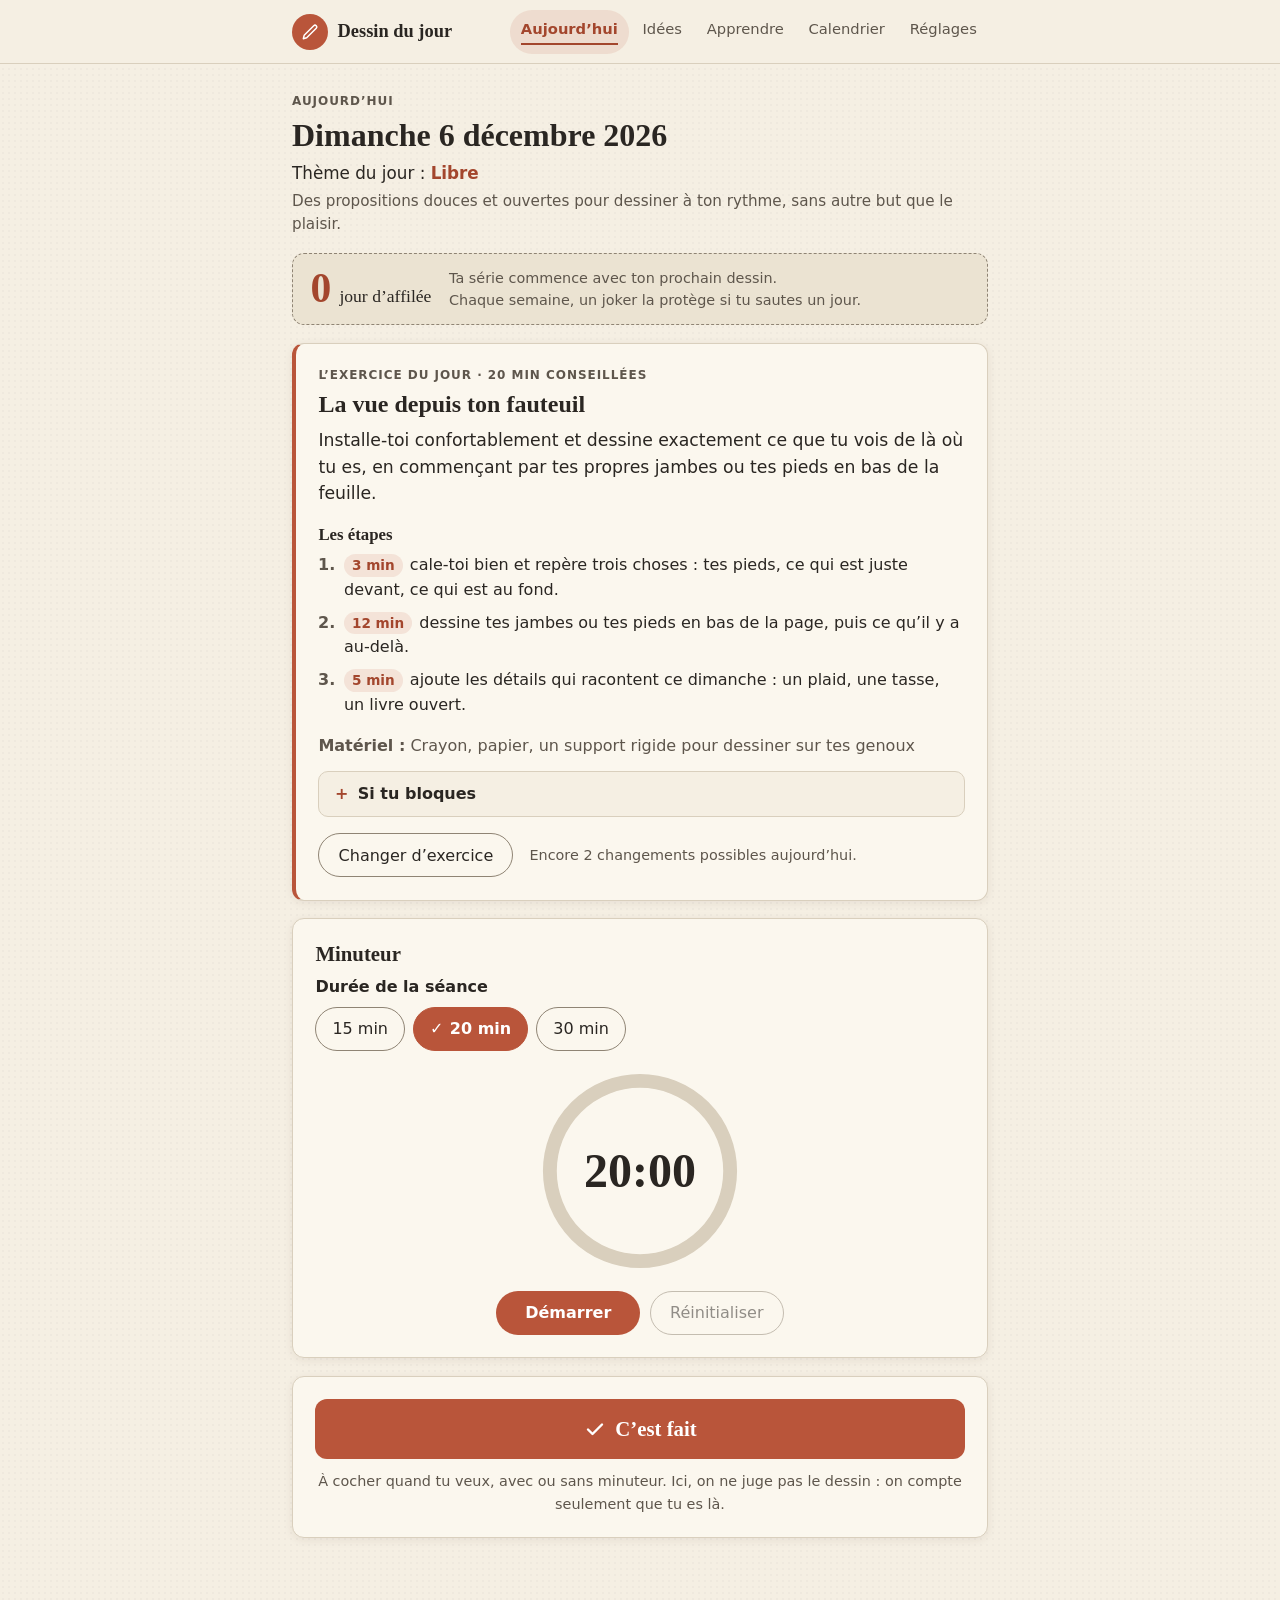
==== commit 91d8728a: "Ajoute les sections Idées et Apprendre - Idées : générateur d'idées en six catégories, morceaux à ga" ====
--- a/index.html
+++ b/index.html
@@ -38,6 +38,14 @@
         <svg class="nav-icone" viewBox="0 0 24 24" width="24" height="24" fill="none" stroke="currentColor" stroke-width="1.8" stroke-linecap="round" stroke-linejoin="round" aria-hidden="true" focusable="false"><path d="M4 20l1-4L16.5 4.5a2.1 2.1 0 0 1 3 3L8 19l-4 1z"/><path d="M14 7l3 3"/></svg>
         <span class="nav-texte">Aujourd’hui</span>
       </a>
+      <a class="nav-lien" href="#idees" data-vue="idees">
+        <svg class="nav-icone" viewBox="0 0 24 24" width="24" height="24" fill="none" stroke="currentColor" stroke-width="1.8" stroke-linecap="round" stroke-linejoin="round" aria-hidden="true" focusable="false"><path d="M12 3a6 6 0 0 0-3.6 10.8c.7.6 1.1 1.3 1.1 2.2h5c0-.9.4-1.6 1.1-2.2A6 6 0 0 0 12 3z"/><path d="M9.5 19h5M10.5 21.5h3"/></svg>
+        <span class="nav-texte">Idées</span>
+      </a>
+      <a class="nav-lien" href="#apprendre" data-vue="apprendre">
+        <svg class="nav-icone" viewBox="0 0 24 24" width="24" height="24" fill="none" stroke="currentColor" stroke-width="1.8" stroke-linecap="round" stroke-linejoin="round" aria-hidden="true" focusable="false"><path d="M12 6.5C10.3 5.2 8 4.5 4.5 4.5v13c3.5 0 5.8.7 7.5 2 1.7-1.3 4-2 7.5-2v-13c-3.5 0-5.8.7-7.5 2z"/><path d="M12 6.5v13"/></svg>
+        <span class="nav-texte">Apprendre</span>
+      </a>
       <a class="nav-lien" href="#calendrier" data-vue="calendrier">
         <svg class="nav-icone" viewBox="0 0 24 24" width="24" height="24" fill="none" stroke="currentColor" stroke-width="1.8" stroke-linecap="round" stroke-linejoin="round" aria-hidden="true" focusable="false"><rect x="3.5" y="5" width="17" height="15" rx="2"/><path d="M3.5 10h17M8 3v4M16 3v4"/></svg>
         <span class="nav-texte">Calendrier</span>
@@ -157,6 +165,7 @@
           </span>
           <span>C’est fait pour aujourd’hui</span>
         </p>
+        <p class="fait-dessin" id="fait-dessin" hidden></p>
         <p class="fait-encouragement" id="fait-encouragement"></p>
 
         <div class="fete" id="palier-jour" hidden></div>
@@ -177,7 +186,149 @@
   </section>
 
   <!-- ================================================================
-       2. CALENDRIER
+       2. IDÉES
+       ================================================================ -->
+  <section class="vue" id="vue-idees" aria-labelledby="titre-idees" hidden>
+
+    <header class="entete-jour">
+      <p class="surtitre">Pour relancer l’imagination</p>
+      <h1 class="vue-titre" id="titre-idees" tabindex="-1">Idées</h1>
+      <p class="vue-intro">En panne d’inspiration ? Tire une idée au hasard, garde les morceaux qui te plaisent et relance les autres. Ce n’est qu’un point de départ : libre à toi de la tordre dans tous les sens.</p>
+    </header>
+
+    <div class="carte" id="idees-absentes" hidden>
+      <h2>Pas d’idées à proposer</h2>
+      <p>Le générateur d’idées est introuvable : le fichier « idees.js » du dossier « donnees » est peut-être absent ou incomplet à côté de index.html.</p>
+      <p>Tes favoris ne sont pas perdus : ils restent enregistrés et reviendront avec ce fichier.</p>
+    </div>
+
+    <div id="idees-corps">
+
+      <fieldset class="champ" id="idees-categories">
+        <legend>Quel genre d’idée ?</legend>
+        <div class="choix" id="idees-categories-choix">
+          <label class="choix-option"><input type="radio" name="idees-categorie" value="surprise" checked><span>Surprise</span></label>
+        </div>
+        <p class="note" id="idees-categorie-description"></p>
+      </fieldset>
+
+      <section class="carte carte-accent" id="idee" aria-labelledby="idee-titre">
+        <h2 class="surtitre idee-surtitre" id="idee-titre">Ton idée</h2>
+        <p class="idee-texte" id="idee-texte" tabindex="-1"></p>
+        <ul class="idee-morceaux" id="idee-morceaux" role="list" aria-label="Les morceaux de cette idée"></ul>
+        <p class="note" id="idee-aide"></p>
+        <div class="actions idee-actions">
+          <button type="button" class="bouton" id="btn-idee-nouvelle">
+            <svg viewBox="0 0 24 24" width="22" height="22" fill="none" stroke="currentColor" stroke-width="2" stroke-linecap="round" stroke-linejoin="round" aria-hidden="true" focusable="false"><path d="M21 5v5h-5"/><path d="M19.4 14.5a8 8 0 1 1-1.9-8.2L21 10"/></svg>
+            <span>Nouvelle idée</span>
+          </button>
+          <button type="button" class="bouton-secondaire bouton-bascule" id="btn-idee-favori" aria-pressed="false">Garder en favori</button>
+          <button type="button" class="bouton-secondaire" id="btn-idee-jour">C’est mon dessin du jour</button>
+        </div>
+        <p class="note-jour" id="idee-jour-note" tabindex="-1" hidden></p>
+        <div class="fete" id="idee-palier" hidden></div>
+      </section>
+
+      <section class="carte" aria-labelledby="idees-recentes-titre">
+        <h2 id="idees-recentes-titre">Tes dernières idées</h2>
+        <p class="note" id="idees-recentes-vide">Les idées que tu tires s’empilent ici le temps de ta visite, pour revenir à celle d’avant si elle te manque.</p>
+        <ul class="idees-liste idees-liste-recentes" id="idees-recentes" role="list"></ul>
+      </section>
+
+      <section class="carte" aria-labelledby="idees-favoris-titre">
+        <h2 id="idees-favoris-titre" tabindex="-1">Tes favoris</h2>
+        <p id="idees-favoris-vide">Rien ici pour l’instant, et c’est très bien. Quand une idée te fait envie, « Garder en favori » la met de côté pour un autre jour.</p>
+        <p class="note" id="idees-favoris-compte" hidden></p>
+        <ul class="idees-liste" id="idees-favoris" role="list"></ul>
+      </section>
+
+    </div>
+
+  </section>
+
+  <!-- ================================================================
+       3. APPRENDRE (sommaire du guide, puis un chapitre à la fois)
+       ================================================================ -->
+  <section class="vue" id="vue-apprendre" aria-labelledby="titre-apprendre" hidden>
+
+    <div id="guide-sommaire">
+
+      <header class="entete-jour">
+        <p class="surtitre">Le guide, pas à pas</p>
+        <h1 class="vue-titre" id="titre-apprendre" tabindex="-1">Dessiner d’imagination, de A à Z</h1>
+        <p class="vue-intro">Douze chapitres courts pour apprendre à dessiner sans modèle, du premier trait à l’image complète. Chacun se termine par un exercice sur papier. Avance à ton rythme, dans l’ordre ou en picorant : rien ne presse.</p>
+      </header>
+
+      <div class="carte" id="guide-absent" hidden>
+        <h2>Le guide est introuvable</h2>
+        <p>Les chapitres n’ont pas pu être chargés : les fichiers « guide-1.js », « guide-2.js » et « guide-3.js » du dossier « donnees » sont peut-être absents ou incomplets à côté de index.html.</p>
+        <p>Ton avancement n’est pas perdu : il reste enregistré et reviendra avec ces fichiers.</p>
+      </div>
+
+      <div id="guide-corps">
+
+        <section class="carte" aria-labelledby="guide-progression-titre">
+          <h2 class="visuellement-cache" id="guide-progression-titre">Ton avancement</h2>
+          <p class="guide-progression-texte" id="guide-progression-texte"></p>
+          <div class="barre" aria-hidden="true"><div class="barre-remplie" id="guide-barre"></div></div>
+          <p class="guide-progression-action"><a class="bouton" id="guide-reprendre" href="#apprendre"></a></p>
+          <p class="note" id="guide-termine" hidden>Tu as fait tous les exercices du guide. Les chapitres restent là : chacun se refait autant de fois que tu veux, avec un autre sujet.</p>
+        </section>
+
+        <div id="guide-parties"></div>
+
+      </div>
+
+    </div>
+
+    <article class="guide-chapitre" id="guide-chapitre" aria-labelledby="chapitre-titre" hidden>
+
+      <p class="chapitre-retour">
+        <a class="lien-retour" href="#apprendre">
+          <svg viewBox="0 0 24 24" width="20" height="20" fill="none" stroke="currentColor" stroke-width="2" stroke-linecap="round" stroke-linejoin="round" aria-hidden="true" focusable="false"><path d="M15 5l-7 7 7 7"/></svg>
+          <span>Sommaire</span>
+        </a>
+      </p>
+
+      <header class="entete-jour">
+        <p class="surtitre" id="chapitre-surtitre"></p>
+        <h1 class="vue-titre" id="chapitre-titre" tabindex="-1"></h1>
+        <p class="chapitre-resume" id="chapitre-resume"></p>
+      </header>
+
+      <div class="chapitre-corps" id="chapitre-corps"></div>
+
+      <!-- Le suivi est déplacé par app.js au bas de la carte « À toi » du chapitre affiché. -->
+      <div id="chapitre-suivi-repli">
+        <div class="chapitre-suivi" id="chapitre-suivi">
+          <div class="actions">
+            <button type="button" class="bouton-secondaire bouton-bascule" id="btn-chapitre-fait" aria-pressed="false">J’ai fait cet exercice</button>
+            <button type="button" class="bouton-secondaire" id="btn-chapitre-jour">C’est mon dessin du jour</button>
+          </div>
+          <p class="note" id="chapitre-fait-note"></p>
+          <p class="note-jour" id="chapitre-jour-note" tabindex="-1" hidden></p>
+          <div class="fete" id="chapitre-palier" hidden></div>
+        </div>
+      </div>
+
+      <nav class="chapitre-nav" aria-label="D’un chapitre à l’autre">
+        <a class="chapitre-nav-lien" id="chapitre-prec" href="#apprendre">
+          <span class="chapitre-nav-sens"><span aria-hidden="true">← </span>Chapitre précédent</span>
+          <span class="chapitre-nav-titre" id="chapitre-prec-titre"></span>
+        </a>
+        <a class="chapitre-nav-lien chapitre-nav-suivant" id="chapitre-suiv" href="#apprendre">
+          <span class="chapitre-nav-sens">Chapitre suivant<span aria-hidden="true"> →</span></span>
+          <span class="chapitre-nav-titre" id="chapitre-suiv-titre"></span>
+        </a>
+      </nav>
+      <p class="chapitre-retour"><a class="lien-retour" href="#apprendre">Retour au sommaire</a></p>
+
+    </article>
+
+  </section>
+
+  <!-- ================================================================
+       4. CALENDRIER
        ================================================================ -->
   <section class="vue" id="vue-calendrier" aria-labelledby="titre-calendrier" hidden>
 
@@ -240,7 +391,7 @@
   </section>
 
   <!-- ================================================================
-       3. RÉGLAGES
+       5. RÉGLAGES
        ================================================================ -->
   <section class="vue" id="vue-reglages" aria-labelledby="titre-reglages" hidden>
 
@@ -282,8 +433,8 @@
 
     <section class="carte" aria-labelledby="reglages-sauvegarde-titre">
       <h2 id="reglages-sauvegarde-titre">Sauvegarde</h2>
-      <p>Ta progression (jours dessinés, ressenti, réglages) vit uniquement dans ce navigateur, sur cet appareil. Rien n’est envoyé ailleurs, et tes dessins restent sur ton papier.</p>
-      <p>Si tu vides les données du navigateur ou si tu changes d’appareil, elle disparaît : un export de temps en temps sert de filet de sécurité.</p>
+      <p>Ta progression (jours dessinés, ressenti, idées gardées en favori, avancement dans le guide, réglages) vit uniquement dans ce navigateur, sur cet appareil. Rien n’est envoyé ailleurs, et tes dessins restent sur ton papier.</p>
+      <p>Si tu vides les données du navigateur ou si tu changes d’appareil, elle disparaît : un export de temps en temps sert de filet de sécurité. Le fichier exporté contient tout cela, favoris et avancement du guide compris, et l’import remet tout en place.</p>
       <div class="actions">
         <button type="button" class="bouton" id="btn-exporter">Exporter ma progression</button>
         <button type="button" class="bouton-secondaire" id="btn-importer">Importer une sauvegarde</button>
@@ -294,7 +445,7 @@
 
     <section class="carte" aria-labelledby="reglages-effacer-titre">
       <h2 id="reglages-effacer-titre">Repartir de zéro</h2>
-      <p>Supprime de ce navigateur tous les jours cochés, les paliers et les réglages. Une confirmation te sera demandée.</p>
+      <p>Supprime de ce navigateur tous les jours cochés, les paliers, les idées gardées en favori, l’avancement dans le guide et les réglages. Une confirmation te sera demandée.</p>
       <div class="actions">
         <button type="button" class="bouton-danger" id="btn-effacer">Tout effacer</button>
       </div>
@@ -351,6 +502,10 @@
 
 <script src="donnees/exercices-semaine.js"></script>
 <script src="donnees/exercices-weekend.js"></script>
+<script src="donnees/idees.js"></script>
+<script src="donnees/guide-1.js"></script>
+<script src="donnees/guide-2.js"></script>
+<script src="donnees/guide-3.js"></script>
 <script src="logique.js"></script>
 <script src="app.js"></script>
 </body>
--- a/style.css
+++ b/style.css
@@ -233,7 +233,7 @@
   align-items: center;
   justify-content: center;
   gap: .1rem;
-  padding: .3rem .25rem;
+  padding: .3rem 2px;
   border-radius: 10px;
   text-decoration: none;
   font-size: .78rem;
@@ -242,9 +242,31 @@
 .nav-lien:hover { color: var(--encre); background: var(--papier-2); }
 .nav-lien[aria-current="page"] { color: var(--accent-texte); font-weight: 700; }
 /* Repère de l’onglet actif qui ne repose pas que sur la couleur : un trait. */
-.nav-texte { padding-bottom: 2px; border-bottom: 2px solid transparent; }
+.nav-texte {
+  max-width: 100%;
+  padding-bottom: 2px;
+  border-bottom: 2px solid transparent;
+  /* Filet de sécurité : un libellé ne déborde jamais de son onglet. */
+  overflow: hidden;
+  text-overflow: ellipsis;
+  white-space: nowrap;
+}
 .nav-lien[aria-current="page"] .nav-texte { border-bottom-color: currentColor; }
 .nav-icone { display: block; }
+/* Barre en bas : elle touche les bords de l’écran, le cadre de focus est donc
+   dessiné à l’intérieur de l’onglet pour rester visible en entier. */
+.nav-lien:focus-visible { outline-offset: -3px; }
+/* Cinq onglets : sur les écrans étroits, les libellés rapetissent un peu pour
+   tenir en entier (« Aujourd’hui » est le plus long), jusqu’à 320 px. */
+@media (max-width: 479px) {
+  .nav-lien { font-size: .72rem; }
+}
+@media (max-width: 359px) {
+  .navigation { padding-left: 2px; padding-right: 2px; }
+  .nav-lien { padding-left: 1px; padding-right: 1px; font-size: .68rem; letter-spacing: -.01em; }
+  /* Onglets très étroits : un cadre plus fin, pour ne pas mordre sur le libellé. */
+  .nav-lien:focus-visible { outline-width: 2px; outline-offset: -2px; }
+}
 
 .contenu {
   max-width: 46rem;
@@ -261,21 +283,26 @@
     position: static;
     margin-left: auto;
     padding: 0;
-    gap: .25rem;
+    gap: .15rem;
+    /* Si la place venait à manquer (très gros caractères), les onglets
+       passent à la ligne au lieu de déborder. */
+    flex-wrap: wrap;
+    justify-content: flex-end;
     background: none;
     border: 0;
   }
   .nav-lien {
     flex: 0 0 auto;
     flex-direction: row;
-    gap: .45rem;
     min-height: 44px;
-    padding: .4rem .9rem;
+    padding: .4rem .7rem;
     border-radius: 999px;
-    font-size: .95rem;
+    font-size: .92rem;
   }
   .nav-lien[aria-current="page"] { background: var(--accent-doux); }
-  .nav-icone { width: 20px; height: 20px; }
+  .nav-lien:focus-visible { outline-offset: 2px; }
+  /* Cinq onglets à côté du nom de l’appli : en haut, le libellé seul suffit. */
+  .nav-icone { display: none; }
   .contenu { padding: 1.75rem 1.25rem 4rem; }
   h1 { font-size: 2rem; }
 }
@@ -328,6 +355,16 @@
 .bouton-secondaire:disabled:hover { border-color: var(--ligne-forte); color: var(--encre); }
 .bouton-petit { font-size: .9rem; padding: .4rem .95rem; }
 
+/* Bouton à bascule (aria-pressed) : enfoncé, il est plein et porte une coche. */
+.bouton-bascule[aria-pressed="true"] {
+  background: var(--vert);
+  border-color: var(--vert);
+  color: var(--sur-vert);
+  font-weight: 600;
+}
+.bouton-bascule[aria-pressed="true"]::before { content: "✓"; }
+.bouton-bascule[aria-pressed="true"]:hover { border-color: var(--vert); color: var(--sur-vert); filter: brightness(.93); }
+
 .bouton-grand {
   width: 100%;
   min-height: 60px;
@@ -450,6 +487,7 @@
 .vue { display: block; }
 .entete-jour { margin-bottom: 1rem; }
 .vue-titre { margin-bottom: .35rem; }
+.vue-intro { max-width: 36rem; margin: .5rem 0 0; color: var(--encre-2); }
 .theme-jour { margin: 0 0 .2rem; font-size: 1.05rem; }
 .theme-jour strong { color: var(--accent-texte); }
 .theme-description { margin: 0; color: var(--encre-2); font-size: .95rem; }
@@ -591,6 +629,7 @@
   60% { transform: scale(1.12); opacity: 1; }
   to { transform: scale(1); }
 }
+.fait-dessin { margin: 0 0 .5rem; font-weight: 600; }
 .fait-encouragement { margin-bottom: 1rem; }
 
 .ressenti { margin: 0 0 .6rem; }
@@ -780,7 +819,358 @@
 .palier.est-prochain .palier-detail { color: var(--accent-texte); font-weight: 600; }
 
 /* --------------------------------------------------------------------------
-   7. Fenêtres de dialogue
+   7. Idées
+   -------------------------------------------------------------------------- */
+.idee-surtitre { font-family: var(--sans); line-height: 1.55; }
+.idee-texte {
+  margin: 0 0 1rem;
+  font-family: var(--serif);
+  font-size: 1.5rem;
+  font-weight: 600;
+  line-height: 1.25;
+}
+/* Chaque nouvelle idée arrive dans un élément neuf : l’animation repart. */
+.idee-apparition { display: block; animation: idee-apparait .35s ease-out; }
+@keyframes idee-apparait {
+  from { opacity: 0; transform: translateY(.4rem); }
+  to { opacity: 1; transform: none; }
+}
+@media (min-width: 720px) {
+  .idee-texte { font-size: 1.8rem; }
+}
+
+/* Morceaux de l’idée : chaque pastille est un bouton « garder ». Gardé, le
+   morceau change de bord (plein au lieu de tirets), de cadenas et de graisse. */
+.idee-morceaux { display: flex; flex-wrap: wrap; gap: .5rem; margin: 0 0 .6rem; padding: 0; list-style: none; }
+.idee-morceaux li { max-width: 100%; }
+.idee-morceau {
+  display: inline-flex;
+  align-items: center;
+  gap: .55rem;
+  max-width: 100%;
+  min-height: 44px;
+  padding: .3rem .95rem .3rem .7rem;
+  border: 2px dashed var(--ligne-forte);
+  border-radius: 22px;
+  background: var(--carte);
+  color: var(--encre);
+  line-height: 1.25;
+  text-align: left;
+  transition: background-color .15s, border-color .15s;
+}
+.idee-morceau:hover { border-color: var(--accent); }
+.idee-morceau svg { color: var(--encre-2); }
+.idee-morceau .cadenas-ferme { display: none; }
+.idee-morceau[aria-pressed="true"] { border: 2px solid var(--vert); background: var(--vert-doux); font-weight: 600; }
+.idee-morceau[aria-pressed="true"] svg { color: var(--vert-texte); }
+.idee-morceau[aria-pressed="true"] .cadenas-ferme { display: block; }
+.idee-morceau[aria-pressed="true"] .cadenas-ouvert { display: none; }
+.idee-morceau-corps { display: flex; flex-direction: column; min-width: 0; }
+.idee-morceau-texte { overflow-wrap: anywhere; }
+.idee-morceau-nom {
+  font-size: .7rem;
+  font-weight: 600;
+  letter-spacing: .06em;
+  text-transform: uppercase;
+  color: var(--encre-2);
+}
+.idee-actions { margin-top: 1rem; }
+
+/* Note qui remplace « C’est mon dessin du jour » quand le jour est coché. */
+.note-jour {
+  margin: .9rem 0 0;
+  padding: .65rem .85rem;
+  border-left: 4px solid var(--vert);
+  border-radius: 8px;
+  background: var(--vert-doux);
+}
+.note-jour + .fete { margin: .9rem 0 0; }
+
+/* Dernières idées et favoris */
+.idees-liste { margin: 0; padding: 0; list-style: none; }
+.idees-liste-recentes li + li { margin-top: .45rem; }
+.idees-recente {
+  display: flex;
+  flex-direction: column;
+  justify-content: center;
+  width: 100%;
+  min-height: 44px;
+  padding: .45rem .8rem;
+  border: 1px solid var(--ligne-forte);
+  border-radius: 10px;
+  background: var(--papier);
+  color: var(--encre);
+  line-height: 1.3;
+  text-align: left;
+}
+.idees-recente:hover { border-color: var(--accent); }
+.idees-recente-texte { font-family: var(--serif); font-size: 1.05rem; }
+.idees-recente-categorie {
+  font-size: .7rem;
+  font-weight: 600;
+  letter-spacing: .06em;
+  text-transform: uppercase;
+  color: var(--encre-2);
+}
+.idees-item {
+  display: flex;
+  flex-wrap: wrap;
+  align-items: center;
+  justify-content: space-between;
+  gap: .3rem .8rem;
+  padding: .55rem 0;
+  border-top: 1px solid var(--ligne);
+}
+.idees-item:first-child { padding-top: 0; border-top: 0; }
+.idees-item:last-child { padding-bottom: 0; }
+.idees-item-texte { flex: 1 1 14rem; min-width: 0; font-family: var(--serif); font-size: 1.05rem; }
+.idees-item-actions { display: flex; flex-wrap: wrap; align-items: center; gap: .3rem; }
+
+/* --------------------------------------------------------------------------
+   8. Apprendre : sommaire du guide
+   -------------------------------------------------------------------------- */
+.guide-progression-texte { margin: 0 0 .5rem; font-family: var(--serif); font-size: 1.25rem; font-weight: 600; }
+.barre {
+  height: 14px;
+  margin: 0 0 1rem;
+  border: 1px solid var(--ligne-forte);
+  border-radius: 999px;
+  background: var(--papier);
+  overflow: hidden;
+}
+.barre-remplie { width: 0; height: 100%; background: var(--vert); transition: width .3s; }
+.guide-progression-action { margin: 0; }
+
+.guide-partie { margin-bottom: 1.5rem; }
+.guide-partie h2 { margin-bottom: .7rem; }
+.guide-partie-numero {
+  display: block;
+  margin-bottom: .2rem;
+  font-family: var(--sans);
+  font-size: .75rem;
+  font-weight: 600;
+  letter-spacing: .08em;
+  line-height: 1.55;
+  text-transform: uppercase;
+  color: var(--encre-2);
+}
+.guide-liste { margin: 0; padding: 0; list-style: none; }
+.guide-item + .guide-item { margin-top: .6rem; }
+.guide-lien {
+  display: flex;
+  align-items: flex-start;
+  gap: .85rem;
+  min-height: 44px;
+  padding: .85rem 1rem;
+  border: 1px solid var(--ligne);
+  border-radius: var(--rayon);
+  background: var(--carte);
+  box-shadow: var(--ombre);
+  color: var(--encre);
+  text-decoration: none;
+}
+.guide-lien:hover { border-color: var(--accent); }
+.guide-numero {
+  display: grid;
+  place-items: center;
+  width: 40px;
+  height: 40px;
+  border: 1px dashed var(--ligne-forte);
+  border-radius: 50%;
+  font-family: var(--serif);
+  font-size: 1.05rem;
+  font-weight: 600;
+  line-height: 1;
+  flex-shrink: 0;
+}
+.guide-item-corps { display: flex; flex-direction: column; gap: .15rem; min-width: 0; }
+.guide-item-titre {
+  font-family: var(--serif);
+  font-size: 1.12rem;
+  font-weight: 600;
+  line-height: 1.25;
+  text-decoration: underline;
+  text-decoration-color: var(--ligne-forte);
+  text-underline-offset: 3px;
+}
+.guide-lien:hover .guide-item-titre { color: var(--accent-texte); text-decoration-color: currentColor; }
+.guide-item-resume { font-size: .93rem; color: var(--encre-2); }
+.guide-item-etat { font-size: .88rem; font-weight: 700; color: var(--vert-texte); }
+/* Chapitre fait : pastille pleine, en plus de la mention « Exercice fait ». */
+.guide-item.est-fait .guide-numero { border: 0; background: var(--vert); color: var(--sur-vert); }
+
+/* --------------------------------------------------------------------------
+   9. Apprendre : un chapitre
+   Colonne de lecture étroite (65 caractères environ par ligne au plus).
+   -------------------------------------------------------------------------- */
+.guide-chapitre { max-width: 33rem; margin: 0 auto; }
+.chapitre-retour { margin: 0 0 .6rem; }
+.lien-retour {
+  display: inline-flex;
+  align-items: center;
+  gap: .35rem;
+  min-height: 44px;
+  font-weight: 600;
+  text-underline-offset: 3px;
+}
+.chapitre-numero {
+  display: block;
+  margin-bottom: .35rem;
+  font-family: var(--sans);
+  font-size: .8rem;
+  font-weight: 700;
+  letter-spacing: .08em;
+  line-height: 1.55;
+  text-transform: uppercase;
+  color: var(--accent-texte);
+}
+.chapitre-nom { display: block; }
+.chapitre-resume { margin: .6rem 0 0; font-family: var(--serif); font-size: 1.15rem; line-height: 1.5; color: var(--encre-2); }
+
+.chapitre-corps { margin-top: 1.5rem; font-size: 1.05rem; line-height: 1.7; }
+.chapitre-corps > p { margin: 0 0 1.05rem; }
+.chapitre-intertitre { margin: 2.1rem 0 .7rem; font-size: 1.4rem; }
+.chapitre-liste, .chapitre-etapes { margin: 0 0 1.1rem; padding-left: 1.4rem; }
+.chapitre-liste li, .chapitre-etapes li { margin-bottom: .45rem; padding-left: .2rem; }
+.chapitre-liste li::marker { color: var(--accent-texte); }
+.chapitre-etapes li::marker { color: var(--accent-texte); font-weight: 700; }
+
+/* Encadrés. Chacun a son libellé et son icône ; la couleur et le bord ne font
+   que les doubler (astuce : bord plein ; piège : bord en tirets). */
+.encadre {
+  margin: 1.4rem 0;
+  padding: .9rem 1rem;
+  border: 1px solid var(--ligne-forte);
+  border-left-width: 5px;
+  border-radius: var(--rayon);
+  background: var(--carte);
+}
+.encadre > :last-child { margin-bottom: 0; }
+.encadre p { margin: 0 0 .6rem; }
+.encadre .encadre-titre {
+  display: flex;
+  align-items: center;
+  gap: .5rem;
+  margin: 0 0 .45rem;
+  font-family: var(--sans);
+  font-size: .82rem;
+  font-weight: 700;
+  letter-spacing: .08em;
+  line-height: 1.3;
+  text-transform: uppercase;
+}
+.encadre-astuce { border-color: var(--vert); background: linear-gradient(var(--vert-doux), var(--vert-doux)), var(--carte); }
+.encadre-astuce .encadre-titre { color: var(--vert-texte); }
+.encadre-piege {
+  border-color: var(--ocre);
+  border-style: dashed;
+  border-left-style: solid;
+  background: linear-gradient(var(--ocre-doux), var(--ocre-doux)), var(--carte);
+}
+.encadre-piege .encadre-titre { color: var(--ocre-texte); }
+.encadre-retenir { border-color: var(--accent); background: linear-gradient(var(--accent-doux), var(--accent-doux)), var(--carte); }
+.encadre-retenir .encadre-titre { color: var(--accent-texte); }
+
+/* Carte « À toi » et suivi de l’exercice */
+.chapitre-exercice { margin: 1.8rem 0; }
+.chapitre-exercice h2 { font-size: 1.45rem; }
+.chapitre-suivi { margin-top: 1.1rem; padding-top: 1.1rem; border-top: 1px solid var(--ligne); }
+.chapitre-suivi .note { margin: .7rem 0 0; }
+#chapitre-suivi-repli > .chapitre-suivi { margin-bottom: 1.5rem; }
+
+/* Schémas : <figure> + <svg> construits par app.js. Le dessin est une feuille
+   de papier clair à l’encre sombre dans les deux thèmes : ses couleurs sont
+   fixes (variables --schema-…), pour que les aplats d’ombre restent plus
+   foncés que le papier. Le cadre et la légende, eux, suivent le thème. Les
+   traits gardent leur épaisseur à l’écran quelle que soit la taille du dessin
+   (non-scaling-stroke). */
+.schema {
+  max-width: 26rem;
+  margin: 1.5rem auto;
+  padding: .6rem .6rem .75rem;
+  border: 1px solid var(--ligne);
+  border-radius: var(--rayon);
+  background: var(--carte);
+}
+.schema-dessin {
+  --schema-papier: #fbf7ee;
+  --schema-encre: #2a2622;
+  /* Plus sombre que --ligne-forte : les traits légers et les pointillés
+     restent à plus de 3:1 quand ils passent sur un aplat (surligne, ombre). */
+  --schema-leger: #7d7263;
+  --schema-accent: #b9553a;
+  --schema-accent-texte: #a3462d;
+  display: block;
+  width: 100%;
+  height: auto;
+  border-radius: 6px;
+  background: var(--schema-papier);
+}
+/* Couleurs forcées (contraste élevé du système) : le dessin garde son papier
+   et son encre, étiquettes comprises. */
+.schema-dessin, .schema-dessin text { forced-color-adjust: none; }
+.schema-legende { margin-top: .5rem; padding: 0 .3rem; font-size: .9rem; line-height: 1.5; color: var(--encre-2); }
+.schema-dessin line, .schema-dessin rect, .schema-dessin circle, .schema-dessin ellipse,
+.schema-dessin polyline, .schema-dessin polygon, .schema-dessin path {
+  vector-effect: non-scaling-stroke;
+}
+.schema-trait { fill: none; stroke: var(--schema-encre); stroke-width: 1.75px; stroke-linecap: round; stroke-linejoin: round; }
+.schema-leger { fill: none; stroke: var(--schema-leger); stroke-width: 1.2px; stroke-linecap: round; stroke-linejoin: round; }
+.schema-pointille { fill: none; stroke: var(--schema-leger); stroke-width: 1.2px; stroke-dasharray: 4 4; }
+.schema-accent { fill: none; stroke: var(--schema-accent); stroke-width: 2.25px; stroke-linecap: round; stroke-linejoin: round; }
+.schema-fleche { fill: none; stroke: var(--schema-accent); stroke-width: 2px; stroke-linejoin: round; }
+.schema-pointe { fill: var(--schema-accent); stroke: none; }
+.schema-plein { fill: var(--schema-encre); stroke: none; }
+.schema-ombre { fill: var(--schema-encre); fill-opacity: .14; stroke: none; }
+.schema-ombre-forte { fill: var(--schema-encre); fill-opacity: .32; stroke: none; }
+.schema-surligne { fill: var(--schema-accent); fill-opacity: .16; stroke: none; }
+.schema-etiquette, .schema-etiquette-accent {
+  font-family: var(--sans);
+  font-size: 12px;
+  stroke: none;
+  -webkit-user-select: none;
+  user-select: none;
+}
+.schema-etiquette { fill: var(--schema-encre); }
+.schema-etiquette-accent { fill: var(--schema-accent-texte); font-weight: 700; }
+/* Très petit écran : le schéma va d’un bord à l’autre de la page, pour que
+   ses étiquettes restent lisibles. */
+@media (max-width: 359px) {
+  .schema {
+    margin-left: -.75rem;
+    margin-right: -.75rem;
+    padding-left: 4px;
+    padding-right: 4px;
+    border-left: 0;
+    border-right: 0;
+    border-radius: 0;
+  }
+  .schema-legende { padding: 0 .6rem; }
+}
+
+/* Liens vers les chapitres voisins */
+.chapitre-nav { display: flex; flex-wrap: wrap; gap: .6rem; margin: 2rem 0 .6rem; }
+.chapitre-nav-lien {
+  flex: 1 1 13rem;
+  display: flex;
+  flex-direction: column;
+  gap: .15rem;
+  min-width: 0;
+  min-height: 44px;
+  padding: .7rem .95rem;
+  border: 1px solid var(--ligne-forte);
+  border-radius: var(--rayon);
+  background: var(--carte);
+  color: var(--encre);
+  text-decoration: none;
+}
+.chapitre-nav-lien:hover { border-color: var(--accent); }
+.chapitre-nav-suivant { text-align: right; }
+.chapitre-nav-sens { font-size: .8rem; font-weight: 700; letter-spacing: .06em; text-transform: uppercase; color: var(--accent-texte); }
+.chapitre-nav-titre { font-family: var(--serif); font-size: 1.05rem; font-weight: 600; line-height: 1.3; }
+
+/* --------------------------------------------------------------------------
+   10. Fenêtres de dialogue
    -------------------------------------------------------------------------- */
 .dialogue {
   width: calc(100vw - 2rem);
@@ -826,9 +1216,11 @@
 .voile { position: fixed; top: 0; right: 0; bottom: 0; left: 0; z-index: 50; background: var(--voile); }
 
 /* --------------------------------------------------------------------------
-   8. Mouvement réduit
+   11. Mouvement réduit
    -------------------------------------------------------------------------- */
 @media (prefers-reduced-motion: reduce) {
+  /* L’idée s’affiche d’un coup, sans glissement. */
+  .idee-apparition { animation: none; }
   *, *::before, *::after {
     animation-duration: .01ms !important;
     animation-iteration-count: 1 !important;
@@ -836,3 +1228,45 @@
     scroll-behavior: auto !important;
   }
 }
+
+/* --------------------------------------------------------------------------
+   12. Impression
+   Palette claire quel que soit le thème (les fonds ne sont pas imprimés), et
+   pas de navigation ni de boutons de suivi sur le papier. Les sélecteurs de
+   thème sont répétés pour passer après les blocs sombres du début.
+   -------------------------------------------------------------------------- */
+@media print {
+  :root, :root[data-theme="auto"], :root[data-theme="sombre"] {
+    color-scheme: light;
+    --papier: #ffffff;
+    --papier-2: #f2efe8;
+    --carte: #ffffff;
+    --encre: #2a2622;
+    --encre-2: #5e564c;
+    --ligne: #d9cfbd;
+    --ligne-forte: #8f8474;
+    --accent: #b9553a;
+    --accent-texte: #a3462d;
+    --accent-doux: rgba(185, 85, 58, .12);
+    --sur-accent: #ffffff;
+    --vert: #587a66;
+    --vert-texte: #46654f;
+    --vert-doux: rgba(88, 122, 102, .15);
+    --sur-vert: #ffffff;
+    --ocre: #c69a3c;
+    --ocre-texte: #7d5f17;
+    --ocre-doux: rgba(198, 154, 60, .18);
+    --danger: #9a3b2a;
+    --sur-danger: #ffffff;
+    --focus: #2a2622;
+    --ombre: none;
+    --grain: transparent;
+  }
+  body { background: none; }
+  .lien-evitement, .navigation, .chapitre-retour, .chapitre-nav, .chapitre-suivi,
+  .idee-actions, #guide-reprendre { display: none !important; }
+  .entete { position: static; border-bottom: 0; }
+  .contenu { max-width: none; padding: 0; }
+  .carte, .encadre, .schema { box-shadow: none; break-inside: avoid; }
+  h2, h3 { break-after: avoid; }
+}
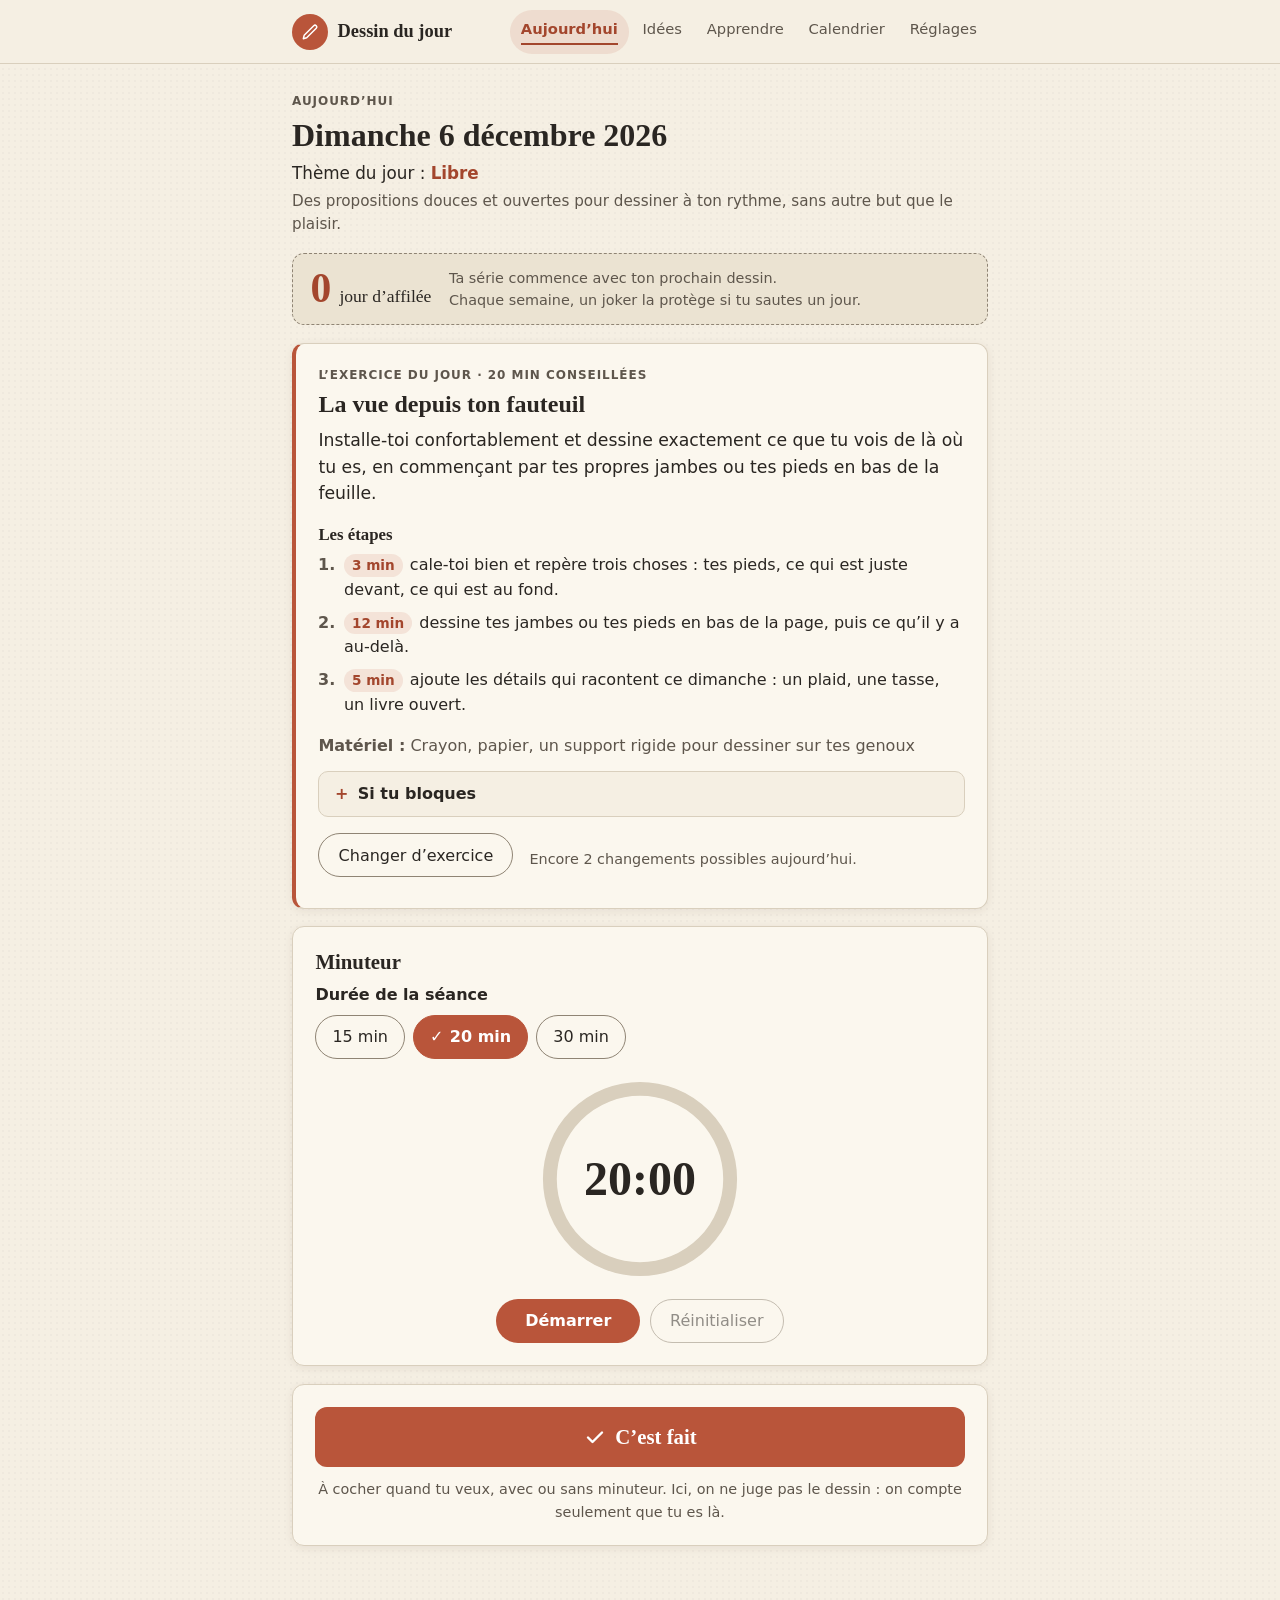
==== commit ef8b48f4: "Ajoute la version artefact Claude : sauvegarde sur le compte et aide de Claude - claude.js : progres" ====
--- a/index.html
+++ b/index.html
@@ -1,5 +1,5 @@
 <!DOCTYPE html>
-<html lang="fr" data-theme="auto">
+<html lang="fr" data-apparence="auto">
 <head>
 <meta charset="UTF-8">
 <meta name="viewport" content="width=device-width, initial-scale=1, viewport-fit=cover">
@@ -7,14 +7,14 @@
 <title>Dessin du jour</title>
 <link rel="icon" href="data:image/svg+xml,%3Csvg xmlns='http://www.w3.org/2000/svg' viewBox='0 0 64 64'%3E%3Ccircle cx='32' cy='32' r='30' fill='%23b9553a'/%3E%3Cpath d='M20 44l3-11 17-17a4.2 4.2 0 0 1 6 6L29 39z' fill='%23fbf7ee'/%3E%3C/svg%3E">
 <script>
-/* Applique tout de suite le thème choisi, pour éviter un éclair de mauvais thème
+/* Applique tout de suite le thème choisi (attribut data-apparence), pour éviter un éclair de mauvais thème
    au chargement. app.js fait foi ensuite (même clé que DDJ.logique.CLE_STOCKAGE). */
 (function () {
   try {
     var brut = window.localStorage.getItem("dessin-du-jour:v1");
     var theme = brut ? JSON.parse(brut).reglages.theme : null;
     if (theme === "clair" || theme === "sombre") {
-      document.documentElement.setAttribute("data-theme", theme);
+      document.documentElement.setAttribute("data-apparence", theme);
     }
   } catch (e) { /* stockage absent ou illisible : on reste en thème automatique */ }
 })();
@@ -109,9 +109,19 @@
         <summary>Si tu bloques</summary>
         <p id="exercice-si-bloque"></p>
       </details>
+      <div class="exercice-adapte" id="exercice-adapte" hidden>
+        <p class="claude-marque">Adapté pour toi par Claude</p>
+        <p id="exercice-adapte-texte"></p>
+        <p><button type="button" class="bouton-secondaire bouton-petit" id="btn-origine">Revenir à l’exercice d’origine</button></p>
+      </div>
       <div class="exercice-actions">
-        <button type="button" class="bouton-secondaire" id="btn-changer" aria-describedby="changer-restants">Changer d’exercice</button>
+        <div class="actions">
+          <button type="button" class="bouton-secondaire" id="btn-changer" aria-describedby="changer-restants">Changer d’exercice</button>
+          <button type="button" class="bouton-secondaire" id="btn-adapter" hidden>Adapte-le pour moi</button>
+          <button type="button" class="bouton-secondaire" id="btn-adapter-stop" hidden>Arrêter</button>
+        </div>
         <p class="note" id="changer-restants"></p>
+        <p class="claude-etat" id="adapter-etat" role="status"></p>
       </div>
     </article>
 
@@ -178,6 +188,24 @@
             <button type="button" class="choix-bouton" data-ressenti="difficile" aria-pressed="false">Difficile</button>
           </div>
         </div>
+
+        <section class="retour" id="retour" aria-labelledby="retour-titre" hidden>
+          <h3 class="visuellement-cache" id="retour-titre">Retour sur ton dessin</h3>
+          <div class="retour-garde" id="retour-garde" hidden>
+            <p class="claude-marque">Le retour de Claude sur ton dessin</p>
+            <p class="claude-texte" id="retour-texte"></p>
+          </div>
+          <div class="retour-ia" id="retour-ia" hidden>
+            <div class="actions">
+              <button type="button" class="bouton-secondaire" id="btn-retour">Montrer mon dessin à Claude</button>
+              <button type="button" class="bouton-secondaire" id="btn-retour-stop" hidden>Arrêter</button>
+              <input class="visuellement-cache" type="file" id="retour-fichier" accept="image/jpeg,image/png,image/webp" tabindex="-1" aria-label="Photo de ton dessin">
+            </div>
+            <p class="note">Prends ton dessin en photo, bien éclairé et à plat. La photo sert à cette réponse, puis elle n’est pas gardée : seul le texte du retour reste noté sur ce jour.</p>
+            <p class="claude-texte" id="retour-flux" aria-live="polite"></p>
+            <p class="claude-etat" id="retour-etat" role="status"></p>
+          </div>
+        </section>
 
         <button type="button" class="bouton-discret" id="btn-annuler">Annuler (je n’ai pas dessiné)</button>
       </div>
@@ -229,6 +257,22 @@
         <div class="fete" id="idee-palier" hidden></div>
       </section>
 
+      <section class="carte" id="mesure" aria-labelledby="mesure-titre" hidden>
+        <p class="claude-marque">Avec Claude</p>
+        <h2 id="mesure-titre">Une idée sur mesure</h2>
+        <form id="mesure-formulaire" novalidate>
+          <label class="champ-libelle" for="mesure-envie">De quoi as-tu envie ?</label>
+          <div class="champ-ligne">
+            <input class="champ-texte" type="text" id="mesure-envie" maxlength="120" autocomplete="off" placeholder="Un mot, un univers, une contrainte…" aria-describedby="mesure-aide">
+            <button type="submit" class="bouton" id="btn-mesure">Demander des idées</button>
+            <button type="button" class="bouton-secondaire" id="btn-mesure-stop" hidden>Arrêter</button>
+          </div>
+          <p class="note" id="mesure-aide">Par exemple : « des chats, en 15 minutes », « un lieu sous la pluie », « quelque chose de drôle avec une théière ». Tu peux aussi laisser vide.</p>
+        </form>
+        <p class="claude-etat" id="mesure-etat" role="status"></p>
+        <ul class="mesure-liste" id="mesure-liste" role="list" aria-label="Idées proposées par Claude"></ul>
+      </section>
+
       <section class="carte" aria-labelledby="idees-recentes-titre">
         <h2 id="idees-recentes-titre">Tes dernières idées</h2>
         <p class="note" id="idees-recentes-vide">Les idées que tu tires s’empilent ici le temps de ta visite, pour revenir à celle d’avant si elle te manque.</p>
@@ -310,6 +354,23 @@
           <div class="fete" id="chapitre-palier" hidden></div>
         </div>
       </div>
+
+      <section class="carte question" id="question" aria-labelledby="question-titre" hidden>
+        <p class="claude-marque">Avec Claude</p>
+        <h2 id="question-titre">Une question sur ce chapitre ?</h2>
+        <form id="question-formulaire" novalidate>
+          <label class="champ-libelle" for="question-texte">Ce qui te bloque, ou ce que tu veux creuser</label>
+          <textarea class="champ-texte" id="question-texte" maxlength="400" rows="3" placeholder="Par exemple : je ne comprends pas où placer le point de fuite."></textarea>
+          <div class="actions">
+            <button type="submit" class="bouton" id="btn-question">Poser la question</button>
+            <button type="button" class="bouton-secondaire" id="btn-question-stop" hidden>Arrêter</button>
+          </div>
+        </form>
+        <p class="claude-etat" id="question-etat" role="status"></p>
+        <div class="question-reponse" id="question-reponse" hidden>
+          <p class="claude-texte" id="question-reponse-texte" tabindex="-1" aria-live="polite"></p>
+        </div>
+      </section>
 
       <nav class="chapitre-nav" aria-label="D’un chapitre à l’autre">
         <a class="chapitre-nav-lien" id="chapitre-prec" href="#apprendre">
@@ -433,8 +494,15 @@
 
     <section class="carte" aria-labelledby="reglages-sauvegarde-titre">
       <h2 id="reglages-sauvegarde-titre">Sauvegarde</h2>
-      <p>Ta progression (jours dessinés, ressenti, idées gardées en favori, avancement dans le guide, réglages) vit uniquement dans ce navigateur, sur cet appareil. Rien n’est envoyé ailleurs, et tes dessins restent sur ton papier.</p>
-      <p>Si tu vides les données du navigateur ou si tu changes d’appareil, elle disparaît : un export de temps en temps sert de filet de sécurité. Le fichier exporté contient tout cela, favoris et avancement du guide compris, et l’import remet tout en place.</p>
+      <p class="sync-etat" id="sync-etat" data-etat="local" role="status">Enregistrée dans ce navigateur</p>
+      <div id="sauvegarde-locale">
+        <p>Ta progression (jours dessinés, ressenti, idées gardées en favori, avancement dans le guide, réglages) vit uniquement dans ce navigateur, sur cet appareil. Rien n’est envoyé ailleurs, et tes dessins restent sur ton papier.</p>
+        <p>Si tu vides les données du navigateur ou si tu changes d’appareil, elle disparaît : un export de temps en temps sert de filet de sécurité. Le fichier exporté contient tout cela, favoris et avancement du guide compris, et l’import remet tout en place.</p>
+      </div>
+      <div id="sauvegarde-compte" hidden>
+        <p>Ta progression (jours dessinés, ressenti, retours de Claude, idées gardées en favori, avancement dans le guide, réglages) est gardée avec ton compte Claude, dans un espace réservé à ton compte. Tu la retrouves sur chacun de tes appareils en ouvrant cette page. Tes dessins restent sur ton papier.</p>
+        <p>Un export de temps en temps reste un bon filet de sécurité : le fichier contient tout cela, et l’import remet tout en place.</p>
+      </div>
       <div class="actions">
         <button type="button" class="bouton" id="btn-exporter">Exporter ma progression</button>
         <button type="button" class="bouton-secondaire" id="btn-importer">Importer une sauvegarde</button>
@@ -443,9 +511,15 @@
       <p class="message" id="sauvegarde-message" role="status"></p>
     </section>
 
+    <section class="carte" id="reglages-claude" aria-labelledby="reglages-claude-titre" hidden>
+      <h2 id="reglages-claude-titre">Avec Claude</h2>
+      <p>Quatre fonctions font appel à Claude, seulement quand tu le demandes : le retour sur une photo de ton dessin, les idées sur mesure, les questions sur un chapitre du guide et l’exercice adapté. Elles passent par ton compte Claude et comptent dans ton usage. La première fois, Claude te demande ton accord.</p>
+      <p class="note">Si Claude ne répond pas, tout le reste continue de marcher : l’exercice du jour, le minuteur, les idées tirées au hasard, le guide et ta série.</p>
+    </section>
+
     <section class="carte" aria-labelledby="reglages-effacer-titre">
       <h2 id="reglages-effacer-titre">Repartir de zéro</h2>
-      <p>Supprime de ce navigateur tous les jours cochés, les paliers, les idées gardées en favori, l’avancement dans le guide et les réglages. Une confirmation te sera demandée.</p>
+      <p>Supprime tous les jours cochés, les paliers, les idées gardées en favori, l’avancement dans le guide et les réglages. Une confirmation te sera demandée.</p>
       <div class="actions">
         <button type="button" class="bouton-danger" id="btn-effacer">Tout effacer</button>
       </div>
@@ -476,6 +550,10 @@
         <button type="button" class="choix-bouton" data-ressenti="difficile" aria-pressed="false">Difficile</button>
       </div>
     </div>
+    <div class="retour" id="detail-retour-bloc" hidden>
+      <p class="claude-marque">Le retour de Claude</p>
+      <p class="claude-texte" id="detail-retour"></p>
+    </div>
     <div class="fete" id="detail-palier" hidden></div>
     <div class="dialogue-actions">
       <button type="button" class="bouton" id="detail-basculer">Marquer comme fait</button>
@@ -508,5 +586,6 @@
 <script src="donnees/guide-3.js"></script>
 <script src="logique.js"></script>
 <script src="app.js"></script>
+<script src="claude.js"></script>
 </body>
 </html>
--- a/style.css
+++ b/style.css
@@ -6,7 +6,9 @@
 
 /* --------------------------------------------------------------------------
    1. Variables et thèmes
-   data-theme sur <html> : "auto" (suit l’appareil), "clair" ou "sombre".
+   data-apparence sur <html> : "auto" (suit l’appareil), "clair" ou "sombre" :
+   c’est le réglage de l’appli. Publiée comme artefact, la page reçoit aussi de
+   son hôte data-theme="dark" ou "light" : en « auto », c’est lui qui décide.
    -------------------------------------------------------------------------- */
 :root {
   color-scheme: light;
@@ -40,7 +42,7 @@
 }
 
 @media (prefers-color-scheme: dark) {
-  :root[data-theme="auto"] {
+  :root:not([data-theme="light"]):not([data-apparence="clair"]) {
     color-scheme: dark;
     --papier: #1e1b18;
     --papier-2: #282420;
@@ -69,7 +71,8 @@
   }
 }
 
-:root[data-theme="sombre"] {
+:root[data-apparence="sombre"],
+:root[data-theme="dark"]:not([data-apparence="clair"]) {
   color-scheme: dark;
   --papier: #1e1b18;
   --papier-2: #282420;
@@ -123,6 +126,19 @@
   overflow-wrap: break-word;
 }
 
+/* Sur téléphone, dans l’appli Claude : la bande sous la barre du système
+   garde la couleur de la page, rien ne défile au travers. */
+body::before {
+  content: "";
+  position: fixed;
+  top: 0;
+  left: 0;
+  right: 0;
+  height: env(safe-area-inset-top, 0px);
+  z-index: 40;
+  background: var(--papier);
+}
+
 /* L’attribut hidden doit gagner sur les display: flex / grid ci-dessous. */
 [hidden] { display: none !important; }
 
@@ -132,7 +148,7 @@
 h3 { font-size: 1.05rem; margin-top: 1.1rem; }
 p { margin: 0 0 .8rem; }
 a { color: var(--accent-texte); }
-button, input { font: inherit; color: inherit; }
+button, input, textarea { font: inherit; color: inherit; }
 button { cursor: pointer; }
 button:disabled { cursor: not-allowed; }
 svg { flex-shrink: 0; }
@@ -185,7 +201,9 @@
 .entete-interieur {
   max-width: 46rem;
   margin: 0 auto;
-  padding: .5rem 1rem;
+  padding-block: .5rem;
+  padding-left: max(16px, env(safe-area-inset-left, 0px));
+  padding-right: max(16px, env(safe-area-inset-right, 0px));
   display: flex;
   align-items: center;
   gap: 1rem;
@@ -219,7 +237,9 @@
   z-index: 30;
   display: flex;
   justify-content: space-around;
-  padding: .25rem .25rem calc(.25rem + env(safe-area-inset-bottom, 0px));
+  padding-block: .25rem calc(.25rem + env(safe-area-inset-bottom, 0px));
+  padding-left: max(.25rem, env(safe-area-inset-left, 0px));
+  padding-right: max(.25rem, env(safe-area-inset-right, 0px));
   background: var(--carte);
   border-top: 1px solid var(--ligne);
 }
@@ -262,7 +282,7 @@
   .nav-lien { font-size: .72rem; }
 }
 @media (max-width: 359px) {
-  .navigation { padding-left: 2px; padding-right: 2px; }
+  .navigation { padding-left: max(2px, env(safe-area-inset-left, 0px)); padding-right: max(2px, env(safe-area-inset-right, 0px)); }
   .nav-lien { padding-left: 1px; padding-right: 1px; font-size: .68rem; letter-spacing: -.01em; }
   /* Onglets très étroits : un cadre plus fin, pour ne pas mordre sur le libellé. */
   .nav-lien:focus-visible { outline-width: 2px; outline-offset: -2px; }
@@ -271,14 +291,20 @@
 .contenu {
   max-width: 46rem;
   margin: 0 auto;
-  padding: 1.1rem .75rem calc(6rem + env(safe-area-inset-bottom, 0px));
+  padding-block: 1.1rem calc(6rem + env(safe-area-inset-bottom, 0px));
+  padding-left: max(16px, env(safe-area-inset-left, 0px));
+  padding-right: max(16px, env(safe-area-inset-right, 0px));
 }
 
 @media (min-width: 720px) {
   /* Grand écran : plus de barre en bas, mais un en-tête collant en haut. */
   html { scroll-padding-top: 5rem; scroll-padding-bottom: 0; }
-  .entete { position: sticky; top: 0; z-index: 30; }
-  .entete-interieur { padding: .6rem 1.25rem; }
+  .entete { position: sticky; top: env(safe-area-inset-top, 0px); z-index: 30; }
+  .entete-interieur {
+    padding-block: .6rem;
+    padding-left: max(1.25rem, env(safe-area-inset-left, 0px));
+    padding-right: max(1.25rem, env(safe-area-inset-right, 0px));
+  }
   .navigation {
     position: static;
     margin-left: auto;
@@ -303,7 +329,11 @@
   .nav-lien:focus-visible { outline-offset: 2px; }
   /* Cinq onglets à côté du nom de l’appli : en haut, le libellé seul suffit. */
   .nav-icone { display: none; }
-  .contenu { padding: 1.75rem 1.25rem 4rem; }
+  .contenu {
+    padding-block: 1.75rem 4rem;
+    padding-left: max(1.25rem, env(safe-area-inset-left, 0px));
+    padding-right: max(1.25rem, env(safe-area-inset-right, 0px));
+  }
   h1 { font-size: 2rem; }
 }
 
@@ -1189,9 +1219,10 @@
 /* Couleurs écrites en dur (mêmes valeurs que --voile) : avant Chrome 122,
    Firefox 120 et Safari 17.4, ::backdrop n’hérite pas des variables de :root. */
 .dialogue::backdrop { background: rgba(42, 34, 26, .55); }
-:root[data-theme="sombre"] .dialogue::backdrop { background: rgba(0, 0, 0, .65); }
+:root[data-apparence="sombre"] .dialogue::backdrop,
+:root[data-theme="dark"]:not([data-apparence="clair"]) .dialogue::backdrop { background: rgba(0, 0, 0, .65); }
 @media (prefers-color-scheme: dark) {
-  :root[data-theme="auto"] .dialogue::backdrop { background: rgba(0, 0, 0, .65); }
+  :root:not([data-theme="light"]):not([data-apparence="clair"]) .dialogue::backdrop { background: rgba(0, 0, 0, .65); }
 }
 .dialogue-contenu { padding: 1.25rem; }
 .dialogue-contenu > :last-child { margin-bottom: 0; }
@@ -1214,6 +1245,112 @@
   transform: translate(-50%, -50%);
 }
 .voile { position: fixed; top: 0; right: 0; bottom: 0; left: 0; z-index: 50; background: var(--voile); }
+
+/* --------------------------------------------------------------------------
+   10 bis. Avec Claude (artefact) : retour sur un dessin, exercice adapté,
+   idées sur mesure, question sur un chapitre, état de la sauvegarde
+   -------------------------------------------------------------------------- */
+.claude-marque {
+  display: flex;
+  align-items: center;
+  gap: .4rem;
+  margin: 0 0 .35rem;
+  font-size: .75rem;
+  font-weight: 600;
+  letter-spacing: .08em;
+  text-transform: uppercase;
+  color: var(--vert-texte);
+}
+.claude-marque::before {
+  content: "";
+  flex: 0 0 auto;
+  width: .55rem;
+  height: .55rem;
+  border-radius: 50%;
+  background: var(--vert);
+}
+/* Un texte venu de Claude : paragraphes gardés, jamais de mise en forme. */
+.claude-texte {
+  margin: 0 0 .8rem;
+  white-space: pre-line;
+  overflow-wrap: anywhere;
+}
+.claude-texte:empty { display: none; }
+.claude-etat { margin: .6rem 0 0; color: var(--encre-2); font-size: .9rem; }
+.claude-etat:empty { display: none; }
+.claude-etat.message-erreur { color: var(--danger); font-weight: 600; }
+
+.champ-texte {
+  display: block;
+  width: 100%;
+  min-height: 44px;
+  padding: .55rem .7rem;
+  border: 1px solid var(--ligne-forte);
+  border-radius: 10px;
+  background: var(--carte);
+  color: var(--encre);
+}
+textarea.champ-texte { min-height: 5.5rem; resize: vertical; }
+.champ-libelle { display: block; margin-bottom: .4rem; font-weight: 600; }
+.champ-ligne { display: flex; flex-wrap: wrap; gap: .6rem; align-items: flex-start; }
+.champ-ligne > .champ-texte { flex: 1 1 14rem; min-width: 0; width: auto; }
+.champ-ligne + .actions, .champ-texte + .actions { margin-top: .7rem; }
+
+.exercice-adapte {
+  margin: 0 0 1rem;
+  padding: .7rem .9rem;
+  border: 1px solid var(--vert);
+  border-radius: 10px;
+  background: linear-gradient(var(--vert-doux), var(--vert-doux)), var(--carte);
+}
+.exercice-adapte p { margin: 0 0 .5rem; }
+.exercice-adapte > :last-child { margin-bottom: 0; }
+.exercice-actions .actions { margin-bottom: .5rem; }
+
+.retour {
+  margin: 1rem 0;
+  padding: .9rem 1rem;
+  border: 1px solid var(--ligne);
+  border-radius: 10px;
+  background: var(--papier);
+  text-align: left;
+}
+.retour > :last-child { margin-bottom: 0; }
+.retour .actions { margin-bottom: .5rem; }
+.retour-garde + .retour-ia { margin-top: .9rem; padding-top: .9rem; border-top: 1px solid var(--ligne); }
+
+.mesure-liste { list-style: none; margin: .9rem 0 0; padding: 0; display: grid; gap: .5rem; }
+.mesure-liste:empty { display: none; }
+.mesure-idee {
+  display: block;
+  width: 100%;
+  min-height: 44px;
+  padding: .6rem .8rem;
+  border: 1px solid var(--ligne-forte);
+  border-radius: 10px;
+  background: var(--papier);
+  color: var(--encre);
+  font-family: var(--serif);
+  font-size: 1.02rem;
+  text-align: left;
+}
+.mesure-idee:hover { border-color: var(--accent); }
+
+.question { margin-top: 1.5rem; }
+.question-reponse { margin-top: 1rem; padding-top: 1rem; border-top: 1px solid var(--ligne); }
+
+.sync-etat { display: flex; align-items: baseline; gap: .5rem; font-weight: 600; }
+.sync-etat::before {
+  content: "";
+  flex: 0 0 auto;
+  width: .6rem;
+  height: .6rem;
+  border-radius: 50%;
+  background: var(--ligne-forte);
+}
+.sync-etat[data-etat="ok"]::before { background: var(--vert); }
+.sync-etat[data-etat="attente"]::before { background: var(--ocre); }
+.sync-etat[data-etat="erreur"]::before { background: var(--danger); }
 
 /* --------------------------------------------------------------------------
    11. Mouvement réduit
@@ -1236,7 +1373,8 @@
    thème sont répétés pour passer après les blocs sombres du début.
    -------------------------------------------------------------------------- */
 @media print {
-  :root, :root[data-theme="auto"], :root[data-theme="sombre"] {
+  /* :root répété : même poids que les sélecteurs des blocs sombres. */
+  :root, :root:root:root {
     color-scheme: light;
     --papier: #ffffff;
     --papier-2: #f2efe8;
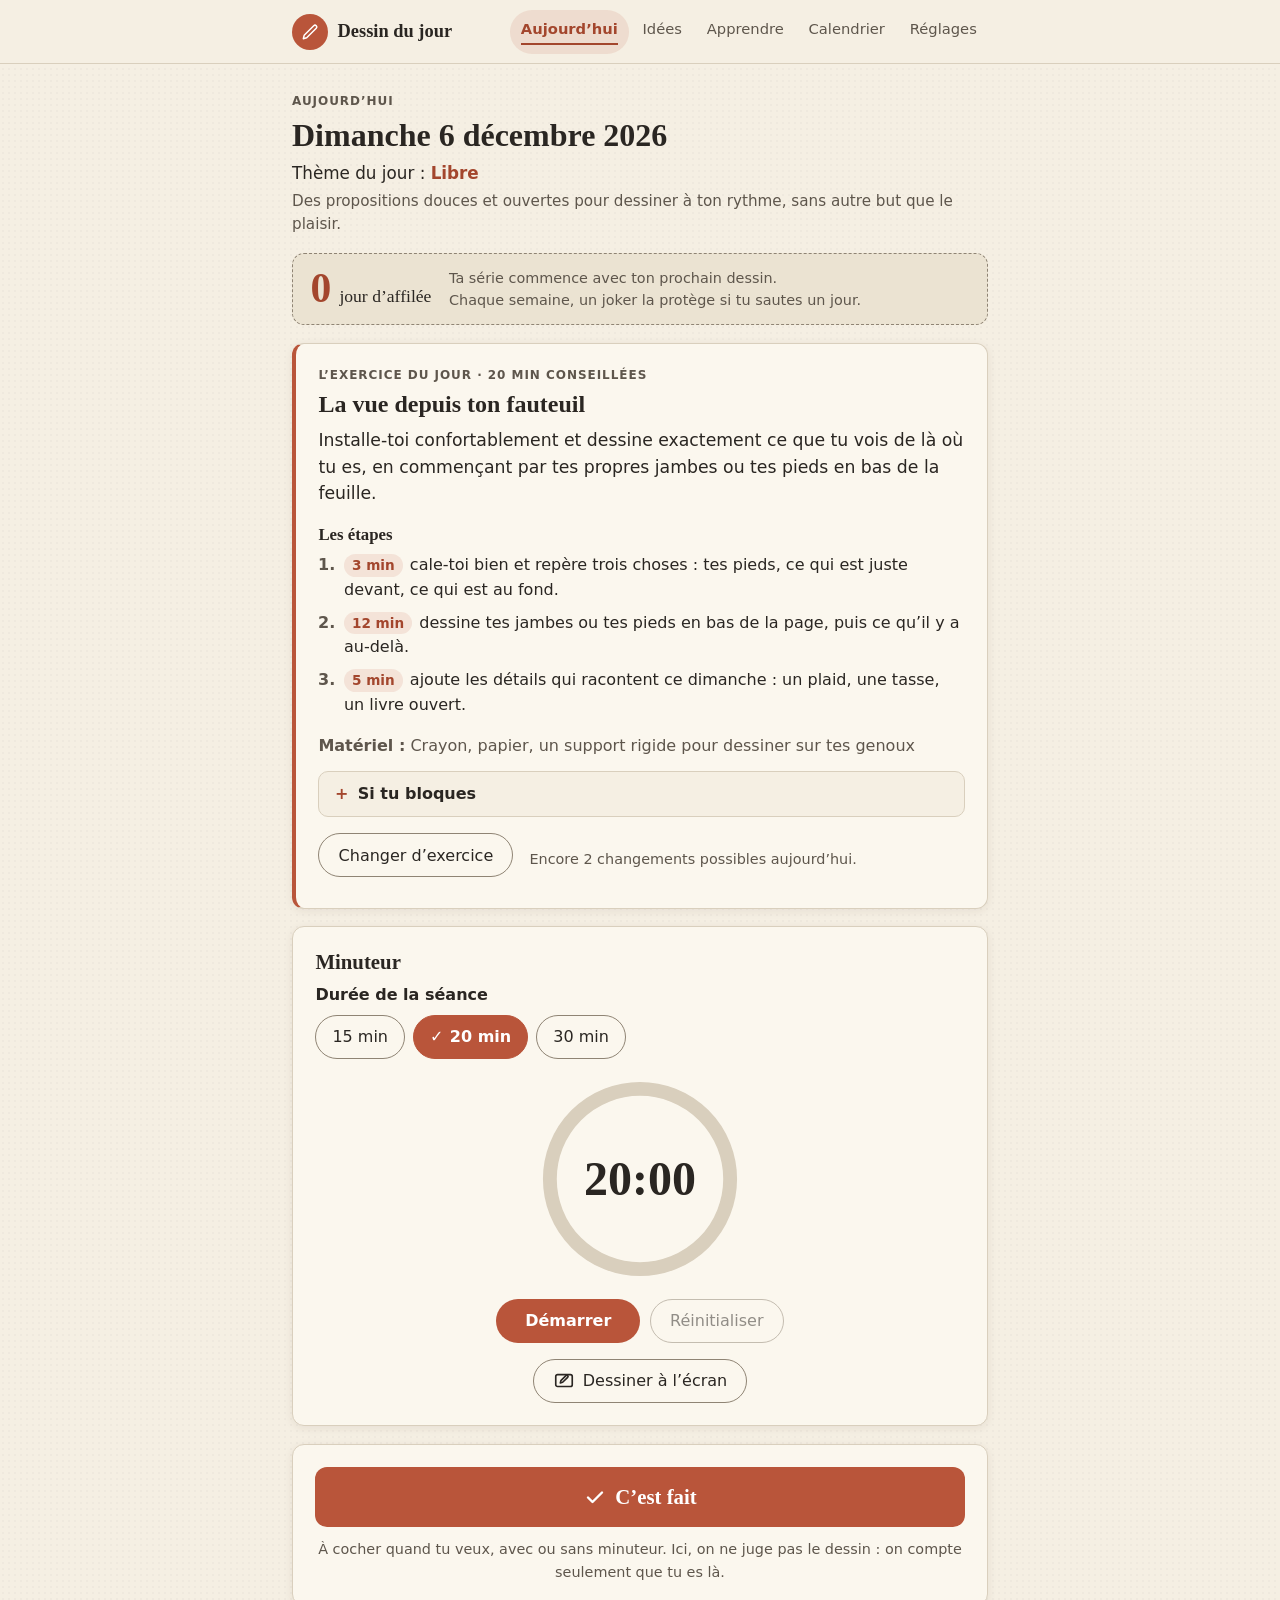
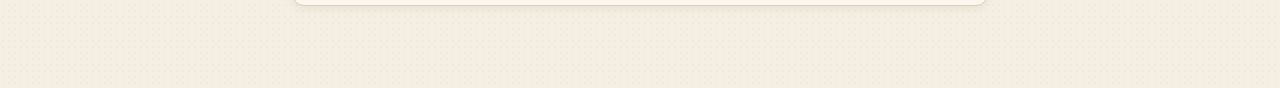
==== commit cd07109a: "Ajoute la feuille de dessin à l'écran - croquis.js : écran « Dessiner » (ancre #dessiner) avec style" ====
--- a/index.html
+++ b/index.html
@@ -155,6 +155,10 @@
         <button type="button" class="bouton-secondaire" id="btn-reinitialiser" disabled>Réinitialiser</button>
       </div>
       <p class="minuteur-message" id="minuteur-message" aria-live="polite"></p>
+      <p class="minuteur-ecran"><a class="bouton-secondaire" id="lien-dessiner" href="#dessiner">
+        <svg viewBox="0 0 24 24" width="22" height="22" fill="none" stroke="currentColor" stroke-width="1.8" stroke-linecap="round" stroke-linejoin="round" aria-hidden="true" focusable="false"><rect x="3" y="5" width="18" height="13" rx="2"/><path d="M8 14l2.5-.6L16 8a1.3 1.3 0 0 0-1.9-1.9L8.6 11.6z"/></svg>
+        <span>Dessiner à l’écran</span>
+      </a></p>
     </section>
 
     <section class="carte zone-fait" id="zone-fait" aria-labelledby="fait-titre">
@@ -214,6 +218,72 @@
   </section>
 
   <!-- ================================================================
+       1 bis. DESSINER À L’ÉCRAN (feuille pour le stylet, la souris ou le doigt)
+       ================================================================ -->
+  <section class="vue" id="vue-dessiner" aria-labelledby="titre-dessiner" hidden>
+
+    <p class="chapitre-retour">
+      <a class="lien-retour" href="#aujourdhui">
+        <svg viewBox="0 0 24 24" width="20" height="20" fill="none" stroke="currentColor" stroke-width="2" stroke-linecap="round" stroke-linejoin="round" aria-hidden="true" focusable="false"><path d="M15 5l-7 7 7 7"/></svg>
+        <span>Aujourd’hui</span>
+      </a>
+    </p>
+
+    <header class="entete-jour">
+      <p class="surtitre">Au stylet, à la souris ou au doigt</p>
+      <h1 class="vue-titre" id="titre-dessiner" tabindex="-1">Dessiner à l’écran</h1>
+      <p class="croquis-sujet" id="croquis-sujet"></p>
+    </header>
+
+    <div class="croquis" id="croquis">
+      <div class="croquis-barre" role="toolbar" aria-label="Outils de dessin">
+        <div class="croquis-groupe" id="croquis-outils" role="group" aria-label="Outil">
+          <button type="button" class="croquis-bouton" data-outil="crayon" aria-pressed="true">Crayon</button>
+          <button type="button" class="croquis-bouton" data-outil="encre" aria-pressed="false">Encre</button>
+          <button type="button" class="croquis-bouton" data-outil="gomme" aria-pressed="false">Gomme</button>
+        </div>
+        <div class="croquis-groupe" id="croquis-tailles" role="group" aria-label="Épaisseur du trait">
+          <button type="button" class="croquis-bouton croquis-taille" data-taille="0" aria-pressed="false" aria-label="Trait fin"><span class="croquis-point croquis-point-0" aria-hidden="true"></span></button>
+          <button type="button" class="croquis-bouton croquis-taille" data-taille="1" aria-pressed="true" aria-label="Trait moyen"><span class="croquis-point croquis-point-1" aria-hidden="true"></span></button>
+          <button type="button" class="croquis-bouton croquis-taille" data-taille="2" aria-pressed="false" aria-label="Trait épais"><span class="croquis-point croquis-point-2" aria-hidden="true"></span></button>
+        </div>
+        <div class="croquis-groupe">
+          <button type="button" class="croquis-bouton" id="btn-croquis-annuler" disabled>Annuler</button>
+          <button type="button" class="croquis-bouton" id="btn-croquis-retablir" disabled>Rétablir</button>
+          <button type="button" class="croquis-bouton" id="btn-croquis-effacer" disabled>Tout effacer</button>
+        </div>
+        <div class="croquis-groupe croquis-groupe-fin">
+          <span class="croquis-minuteur" id="croquis-minuteur" aria-label="Temps restant au minuteur"></span>
+          <button type="button" class="croquis-bouton" id="btn-croquis-minuteur">Démarrer</button>
+          <button type="button" class="croquis-bouton" id="btn-croquis-agrandir" aria-pressed="false">Agrandir</button>
+        </div>
+      </div>
+      <div class="croquis-feuille" id="croquis-feuille">
+        <canvas class="croquis-toile" id="croquis-toile" width="1600" height="1200" role="img" aria-label="Feuille de dessin">Ton navigateur ne sait pas afficher la feuille de dessin.</canvas>
+      </div>
+    </div>
+    <p class="note" id="croquis-aide">Avec un stylet, la pression fait varier le trait, et le doigt ne laisse plus de trace dès qu’un stylet a servi. Ton dessin en cours est gardé dans ce navigateur tant que tu ne l’effaces pas.</p>
+
+    <section class="carte" aria-labelledby="croquis-suite-titre">
+      <h2 id="croquis-suite-titre">Quand tu as fini</h2>
+      <div class="actions">
+        <button type="button" class="bouton" id="btn-croquis-fait">C’est fait pour aujourd’hui</button>
+        <button type="button" class="bouton-secondaire" id="btn-croquis-juger" hidden>Montrer ce dessin à Claude</button>
+        <button type="button" class="bouton-secondaire" id="btn-croquis-juger-stop" hidden>Arrêter</button>
+        <button type="button" class="bouton-secondaire" id="btn-croquis-image">Enregistrer l’image</button>
+      </div>
+      <p class="message" id="croquis-message" role="status"></p>
+      <p class="claude-etat" id="croquis-retour-etat" role="status"></p>
+      <div class="retour" id="croquis-retour" hidden>
+        <p class="claude-marque">Le retour de Claude sur ton dessin</p>
+        <p class="claude-texte" id="croquis-retour-texte" tabindex="-1" aria-live="polite"></p>
+        <p class="note" id="croquis-retour-note" hidden>Ce retour sera gardé avec ton jour dès que ta séance sera cochée.</p>
+      </div>
+    </section>
+
+  </section>
+
+  <!-- ================================================================
        2. IDÉES
        ================================================================ -->
   <section class="vue" id="vue-idees" aria-labelledby="titre-idees" hidden>
@@ -586,6 +656,7 @@
 <script src="donnees/guide-3.js"></script>
 <script src="logique.js"></script>
 <script src="app.js"></script>
+<script src="croquis.js"></script>
 <script src="claude.js"></script>
 </body>
 </html>
--- a/style.css
+++ b/style.css
@@ -1351,6 +1351,116 @@
 .sync-etat[data-etat="ok"]::before { background: var(--vert); }
 .sync-etat[data-etat="attente"]::before { background: var(--ocre); }
 .sync-etat[data-etat="erreur"]::before { background: var(--danger); }
+
+/* --------------------------------------------------------------------------
+   10 ter. Feuille de dessin à l’écran
+   La feuille reste une feuille de papier dans les deux thèmes : fond clair et
+   mine sombre, comme les schémas du guide. Seule la barre d’outils suit le thème.
+   -------------------------------------------------------------------------- */
+.minuteur-ecran { margin: 1rem 0 0; }
+.minuteur-ecran .bouton-secondaire { gap: .5rem; text-decoration: none; }
+
+.croquis-sujet { margin: 0; color: var(--encre-2); }
+.croquis-sujet strong { color: var(--encre); }
+
+.croquis {
+  display: flex;
+  flex-direction: column;
+  gap: .6rem;
+  margin: 0 0 .6rem;
+}
+.croquis-barre {
+  display: flex;
+  flex-wrap: wrap;
+  align-items: center;
+  gap: .5rem .9rem;
+  padding: .5rem .6rem;
+  background: var(--carte);
+  border: 1px solid var(--ligne);
+  border-radius: var(--rayon);
+}
+.croquis-groupe { display: flex; flex-wrap: wrap; align-items: center; gap: .35rem; }
+.croquis-groupe-fin { margin-left: auto; }
+.croquis-bouton {
+  display: inline-flex;
+  align-items: center;
+  justify-content: center;
+  min-width: 44px;
+  min-height: 44px;
+  padding: .35rem .8rem;
+  border: 1px solid var(--ligne-forte);
+  border-radius: 999px;
+  background: var(--carte);
+  color: var(--encre);
+  font-size: .92rem;
+}
+.croquis-bouton:hover:not(:disabled) { border-color: var(--accent); }
+.croquis-bouton:disabled { opacity: .5; }
+.croquis-bouton[aria-pressed="true"] {
+  background: var(--accent);
+  border-color: var(--accent);
+  color: var(--sur-accent);
+  font-weight: 600;
+}
+.croquis-taille { padding: 0; }
+.croquis-point { display: block; border-radius: 50%; background: currentColor; }
+.croquis-point-0 { width: 5px; height: 5px; }
+.croquis-point-1 { width: 10px; height: 10px; }
+.croquis-point-2 { width: 18px; height: 18px; }
+.croquis-minuteur {
+  min-width: 3.4em;
+  font-family: var(--serif);
+  font-size: 1.1rem;
+  font-weight: 600;
+  font-variant-numeric: tabular-nums;
+  text-align: right;
+}
+
+.croquis-feuille {
+  display: flex;
+  align-items: center;
+  justify-content: center;
+  min-height: 0;
+}
+.croquis-toile {
+  display: block;
+  /* La taille à l’écran est posée par croquis.js (rapport 4:3 gardé). */
+  width: 100%;
+  max-width: 100%;
+  aspect-ratio: 4 / 3;
+  border: 1px solid #8f8474;
+  border-radius: 6px;
+  background: #fbf7ee;
+  box-shadow: var(--ombre);
+  cursor: crosshair;
+  /* Le geste dessine : il ne fait ni défiler ni zoomer la page. */
+  touch-action: none;
+  -webkit-user-select: none;
+  user-select: none;
+  -webkit-touch-callout: none;
+}
+
+/* « Agrandir » : la feuille prend tout l’écran, barre d’outils en haut. */
+.croquis-plein {
+  position: fixed;
+  top: 0;
+  right: 0;
+  bottom: 0;
+  left: 0;
+  z-index: 45;
+  margin: 0;
+  padding-top: calc(.5rem + env(safe-area-inset-top, 0px));
+  padding-bottom: calc(.5rem + env(safe-area-inset-bottom, 0px));
+  padding-left: max(.5rem, env(safe-area-inset-left, 0px));
+  padding-right: max(.5rem, env(safe-area-inset-right, 0px));
+  background: var(--papier);
+}
+.croquis-plein .croquis-feuille { flex: 1 1 auto; }
+:root.croquis-ouvert, :root.croquis-ouvert body { overflow: hidden; }
+
+@media print {
+  .croquis-barre, .minuteur-ecran { display: none !important; }
+}
 
 /* --------------------------------------------------------------------------
    11. Mouvement réduit
